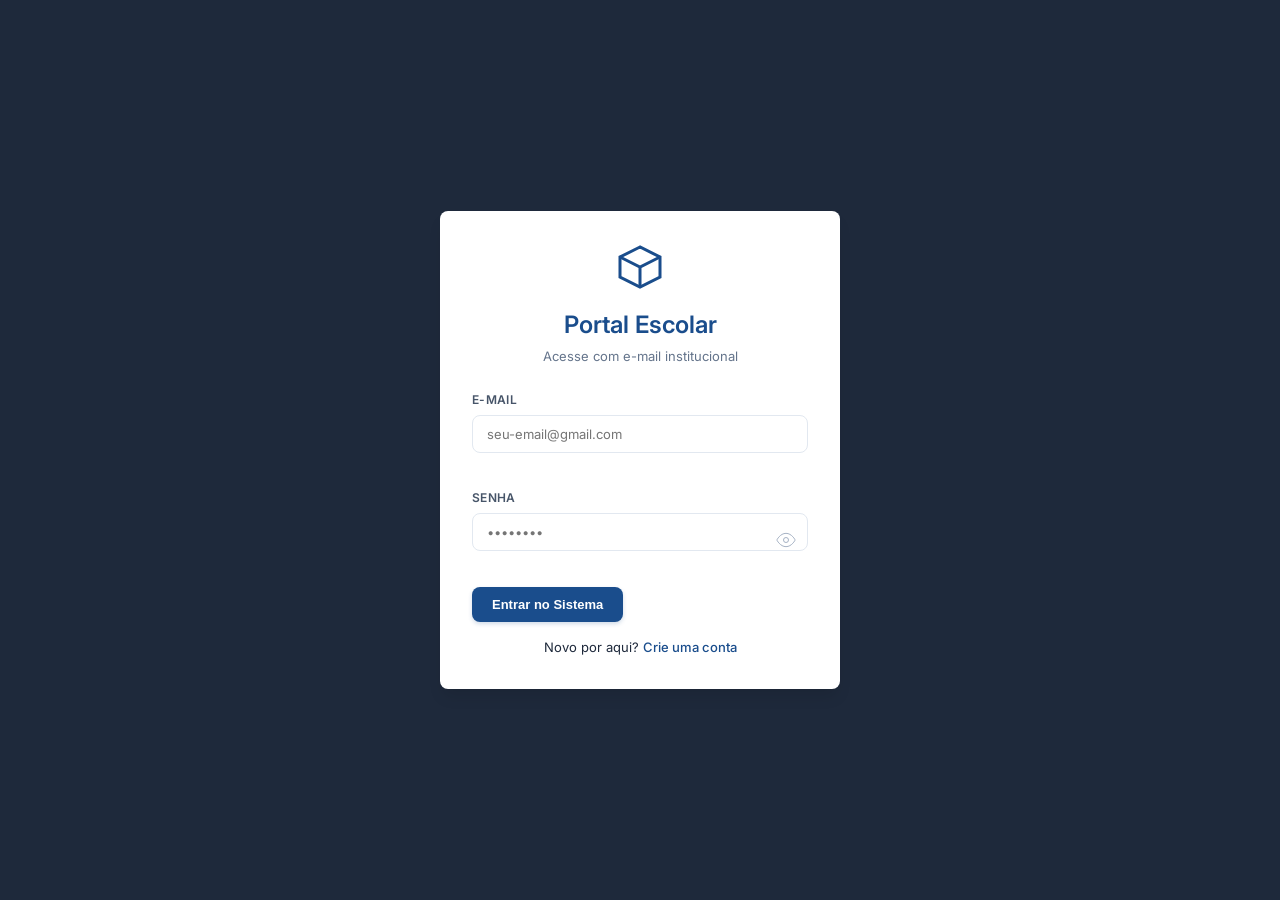
==== public/index.html @ b2982842 "adicionado ao banco de dados firebase" ====
<!DOCTYPE html>
<html lang="pt-br">
<head>
    <meta charset="UTF-8">
    <meta name="viewport" content="width=device-width, initial-scale=1.0, maximum-scale=1.0, user-scalable=yes">
    <title>Portal Gestão Escolar v3.2</title>
    
    <!-- Favicon -->
    <link rel="icon" type="image/png" href="imagens/brasao.png">
    
    <!-- Fonts -->
    <link href="https://fonts.googleapis.com/css2?family=Inter:wght@300;400;500;600;700;800&display=swap" rel="stylesheet">
    
    <!-- Stylesheets -->
    <link rel="stylesheet" href="css/components.css">
    <link rel="stylesheet" href="css/main.css">
    <link rel="stylesheet" href="css/responsive.css">
</head>
<body>
    <!-- Toast Container -->
    <div id="toast-container"></div>

    <!-- Tela de Autenticação -->
    <div id="auth-screen" class="auth-overlay active">
        <div class="auth-box">
            <!-- Login Form -->
            <div id="login-form" class="auth-content">
                <div class="auth-brand">
                    <div class="logo-icon">
                        <svg width="48" height="48" viewBox="0 0 24 24" fill="none" stroke="currentColor" stroke-width="1.5">
                            <path d="M12 2L2 7v10l10 5 10-5V7l-10-5z"/>
                            <path d="M2 7l10 5 10-5M12 22V12"/>
                        </svg>
                    </div>
                    <h1>Portal Escolar</h1>
                    <p>Acesse com e-mail institucional</p>
                </div>
                
                <div class="form-group">
                    <label>E-mail</label>
                    <input type="email" id="login-email" class="auth-input" 
                           placeholder="seu-email@gmail.com" required autocomplete="email">
                </div>
                
                <div class="form-group">
                    <label>Senha</label>
                    <div class="input-group">
                        <input type="password" id="login-pass" class="auth-input" 
                               placeholder="••••••••" required autocomplete="current-password">
                        <span class="password-toggle" onclick="UI.togglePassword('login-pass')">
                            <svg width="20" height="20" viewBox="0 0 24 24" fill="none" stroke="currentColor">
                                <path d="M1 12s4-8 11-8 11 8 11 8-4 8-11 8-11-8-11-8z"/>
                                <circle cx="12" cy="12" r="3"/>
                            </svg>
                        </span>
                    </div>
                </div>
                
                <button class="btn-primary" onclick="Auth.handleLogin()">Entrar no Sistema</button>
                
                <p class="auth-switch">
                    Novo por aqui? 
                    <a href="javascript:void(0)" onclick="UI.toggleAuth('signup')">Crie uma conta</a>
                </p>
            </div>

            <!-- Signup Form -->
            <div id="signup-form" class="auth-content" style="display: none;">
                <div class="auth-brand">
                    <div class="logo-icon">
                        <svg width="48" height="48" viewBox="0 0 24 24" fill="none" stroke="currentColor">
                            <path d="M20 21v-2a4 4 0 0 0-4-4H8a4 4 0 0 0-4 4v2"/>
                            <circle cx="12" cy="7" r="4"/>
                        </svg>
                    </div>
                    <h1>Cadastro</h1>
                    <p>Crie sua conta</p>
                </div>
                
                <div class="form-group">
                    <label>Nome Completo</label>
                    <input type="text" id="reg-nome" class="auth-input" 
                           placeholder="Ex: Prof. Silva" required>
                </div>
                
                <div class="form-group">
                    <label>E-mail (@gmail.com)</label>
                    <input type="email" id="reg-email" class="auth-input" 
                           placeholder="exemplo@gmail.com" required>
                </div>
                
                <div class="form-group">
                    <label>Perfil de Acesso</label>
                    <select id="reg-perfil" class="auth-input" required>
                        <option value="professor">Professor</option>
                        <option value="coordenador">Coordenador</option>
                    </select>
                </div>
                
                <div class="form-group">
                    <label>Senha (mín. 6 caracteres)</label>
                    <div class="input-group">
                        <input type="password" id="reg-pass" class="auth-input" 
                               placeholder="••••••••" required minlength="6" oninput="UI.checkPasswordStrength(this.value)">
                        <span class="password-toggle" onclick="UI.togglePassword('reg-pass')">
                            <svg width="20" height="20" viewBox="0 0 24 24" fill="none" stroke="currentColor">
                                <path d="M1 12s4-8 11-8 11 8 11 8-4 8-11 8-11-8-11-8z"/>
                                <circle cx="12" cy="12" r="3"/>
                            </svg>
                        </span>
                    </div>
                    <div class="password-strength">
                        <div id="strength-bar" class="strength-bar"></div>
                    </div>
                </div>
                
                <button class="btn-primary" onclick="Auth.handleSignup()">Finalizar Cadastro</button>
                
                <p class="auth-switch">
                    Já tem conta? 
                    <a href="javascript:void(0)" onclick="UI.toggleAuth('login')">Fazer Login</a>
                </p>
            </div>
        </div>
    </div>

    <!-- Cabeçalho do Sistema -->
    <header id="sys-header" style="display: none;">
        <div class="header-container">
            <div class="header-left">
                <div class="portal-brand">
                    <span class="portal-title">Portal Escolar</span>
                    <span class="portal-divider">|</span>
                    <span class="school-name-header">EEEP Comendador Miguel Gurgel</span>
                </div>
            </div>
            <div class="header-right">
                <div class="user-info">
                    <span id="user-info">Professor: Nome</span>
                    <button class="btn-logout" onclick="Auth.logout()">Sair</button>
                </div>
            </div>
        </div>
    </header>

    <!-- Conteúdo Principal do App -->
    <div id="app-content" style="display: none;">
        <!-- Main Content - Full Width, No Sidebar -->
        <main class="main-viewport">
            <!-- Menu Principal -->
            <div id="main-menu" class="app-section active">
                <div class="hero-banner">
                    <div class="hero-overlay"></div>
                    <div class="hero-content">
                        <div class="logo-container">
                            <img src="imagens/brasao.png" alt="Brasão da Escola" class="school-logo" onerror="this.style.display='none'">
                            <div class="school-name">EEEP Comendador Miguel Gurgel</div>
                        </div>
                        <h1 class="welcome-title">Bem-vindo, <span id="welcome-user-name">servidor</span>!</h1>
                        <p class="welcome-subtitle">O que você deseja gerenciar hoje?</p>
                    </div>
                </div>

                <div class="quick-access">
                    <h2 class="section-title">Acesso Rápido</h2>
                    <div class="cards-grid">
                        <div class="dashboard-card" onclick="Navigation.showSection('reservas')">
                            <div class="card-icon-wrapper">
                                <svg class="card-icon-svg" width="32" height="32" viewBox="0 0 24 24" fill="none" stroke="currentColor">
                                    <rect x="2" y="3" width="20" height="14" rx="2"/>
                                    <line x1="8" y1="21" x2="16" y2="21"/>
                                    <line x1="12" y1="17" x2="12" y2="21"/>
                                </svg>
                            </div>
                            <h3 class="card-title">Laboratórios</h3>
                            <p class="card-description">Reserve e gerencie os laboratórios de Informática, Hardware e Multimídia</p>
                            <div class="card-footer">
                                <span class="card-link">Acessar →</span>
                            </div>
                        </div>

                        <div class="dashboard-card" onclick="Navigation.showSection('monitoria')">
                            <div class="card-icon-wrapper">
                                <svg class="card-icon-svg" width="32" height="32" viewBox="0 0 24 24" fill="none" stroke="currentColor">
                                    <path d="M9 5H7a2 2 0 00-2 2v12a2 2 0 002 2h10a2 2 0 002-2V7a2 2 0 00-2-2h-2"/>
                                    <rect x="9" y="3" width="6" height="4" rx="2"/>
                                    <path d="M9 12h6M9 16h6"/>
                                </svg>
                            </div>
                            <h3 class="card-title">Monitoria</h3>
                            <p class="card-description">Gerencie a escala de monitores e postos de trabalho</p>
                            <div class="card-footer">
                                <span class="card-link">Acessar →</span>
                            </div>
                        </div>

                        <div class="dashboard-card coordenador-only" onclick="Navigation.showSection('cadastros')">
                            <div class="card-icon-wrapper">
                                <svg class="card-icon-svg" width="32" height="32" viewBox="0 0 24 24" fill="none" stroke="currentColor">
                                    <circle cx="12" cy="12" r="3"/>
                                    <path d="M19.4 15a1.65 1.65 0 0 0 .33 1.82l.06.06a2 2 0 0 1 0 2.83 2 2 0 0 1-2.83 0l-.06-.06a1.65 1.65 0 0 0-1.82-.33 1.65 1.65 0 0 0-1 1.51V21a2 2 0 0 1-2 2 2 2 0 0 1-2-2v-.09A1.65 1.65 0 0 0 9 19.4a1.65 1.65 0 0 0-1.82.33l-.06.06a2 2 0 0 1-2.83 0 2 2 0 0 1 0-2.83l.06-.06a1.65 1.65 0 0 0 .33-1.82 1.65 1.65 0 0 0-1.51-1H3a2 2 0 0 1-2-2 2 2 0 0 1 2-2h.09A1.65 1.65 0 0 0 4.6 9a1.65 1.65 0 0 0-.33-1.82l-.06-.06a2 2 0 0 1 0-2.83 2 2 0 0 1 2.83 0l.06.06a1.65 1.65 0 0 0 1.82.33H9a1.65 1.65 0 0 0 1-1.51V3a2 2 0 0 1 2-2 2 2 0 0 1 2 2v.09a1.65 1.65 0 0 0 1 1.51 1.65 1.65 0 0 0 1.82-.33l.06-.06a2 2 0 0 1 2.83 0 2 2 0 0 1 0 2.83l-.06.06a1.65 1.65 0 0 0-.33 1.82V9a1.65 1.65 0 0 0 1.51 1H21a2 2 0 0 1 2 2 2 2 0 0 1-2 2h-.09a1.65 1.65 0 0 0-1.51 1z"/>
                                </svg>
                            </div>
                            <h3 class="card-title">Configurações</h3>
                            <p class="card-description">Gerencie períodos letivos, relatórios e cadastros</p>
                            <div class="card-footer">
                                <span class="card-link">Acessar →</span>
                            </div>
                        </div>
                    </div>
                </div>

                <div class="quick-info">
                    <div class="info-card">
                        <svg class="info-icon-svg" width="24" height="24" viewBox="0 0 24 24" fill="none" stroke="currentColor">
                            <rect x="3" y="4" width="18" height="18" rx="2"/>
                            <line x1="16" y1="2" x2="16" y2="6"/>
                            <line x1="8" y1="2" x2="8" y2="6"/>
                            <line x1="3" y1="10" x2="21" y2="10"/>
                        </svg>
                        <div class="info-content">
                            <span class="info-label">Data atual</span>
                            <span class="info-value" id="current-date-display"></span>
                        </div>
                    </div>
                    <div class="info-card">
                        <svg class="info-icon-svg" width="24" height="24" viewBox="0 0 24 24" fill="none" stroke="currentColor">
                            <path d="M20 21v-2a4 4 0 0 0-4-4H8a4 4 0 0 0-4 4v2"/>
                            <circle cx="12" cy="7" r="4"/>
                        </svg>
                        <div class="info-content">
                            <span class="info-label">Professores</span>
                            <span class="info-value" id="professores-count">0</span>
                        </div>
                    </div>
                    <div class="info-card">
                        <svg class="info-icon-svg" width="24" height="24" viewBox="0 0 24 24" fill="none" stroke="currentColor">
                            <path d="M22 10v6M2 10l10-5 10 5-10 5z"/>
                            <path d="M6 12v5c3 3 9 3 12 0v-5"/>
                        </svg>
                        <div class="info-content">
                            <span class="info-label">Turmas</span>
                            <span class="info-value" id="turmas-count">0</span>
                        </div>
                    </div>
                </div>

                <div class="motivational-quote">
                    <p>"Educação não transforma o mundo. Educação muda as pessoas. Pessoas transformam o mundo."</p>
                    <span>— Paulo Freire</span>
                </div>
            </div>

            <!-- Seção de Reservas -->
            <div id="sec-reservas" class="app-section">
                <div class="section-header">
                    <button class="back-link" onclick="Navigation.showSection('menu')">
                        ← Voltar ao Menu
                    </button>
                    <h2>Alocação de Laboratórios</h2>
                </div>
                
                <div class="reservas-layout">
                    <div class="reservas-content">
                        <div class="calendar-container large-calendar">
                            <div class="calendar-controls">
                                <div class="select-group">
                                    <label>Mês</label>
                                    <select id="reserva-month"></select>
                                </div>
                                <div class="select-group">
                                    <label>Ano</label>
                                    <select id="reserva-year"></select>
                                </div>
                            </div>
                            
                            <div class="calendar-weekdays">
                                <div>DOM</div><div>SEG</div><div>TER</div>
                                <div>QUA</div><div>QUI</div><div>SEX</div><div>SÁB</div>
                            </div>
                            
                            <div id="calendar-grid" class="calendar-grid"></div>
                            
                            <p class="calendar-hint">
                                Clique direito para gerenciar feriados ou eventos.
                            </p>
                        </div>
                        
                        <div class="table-wrapper">
                            <h3 id="selected-date-label" class="table-date-title">
                                Horários para: --/--/----
                            </h3>
                            
                            <table>
                                <thead>
                                    <tr>
                                        <th>Horário</th>
                                        <th>Professor</th>
                                        <th>Turma</th>
                                        <th>Ação</th>
                                    </tr>
                                </thead>
                                <tbody id="tableBody"></tbody>
                            </table>
                        </div>
                    </div>
                    
                    <div class="lab-sidebar-fixed">
                        <h3 class="lab-sidebar-title">Laboratórios</h3>
                        <div class="lab-buttons">
                            <button class="btn-lab active" onclick="Reservations.changeLab('Lab Informática', this)">
                                <span class="lab-icon">
                                    <svg width="20" height="20" viewBox="0 0 24 24" fill="none" stroke="currentColor">
                                        <rect x="2" y="3" width="20" height="14" rx="2"/>
                                    </svg>
                                </span>
                                <span class="lab-name">Informática</span>
                            </button>
                            <button class="btn-lab" onclick="Reservations.changeLab('Lab Hardware', this)">
                                <span class="lab-icon">
                                    <svg width="20" height="20" viewBox="0 0 24 24" fill="none" stroke="currentColor">
                                        <rect x="2" y="4" width="20" height="16" rx="2"/>
                                        <circle cx="8" cy="10" r="2"/>
                                        <circle cx="16" cy="10" r="2"/>
                                    </svg>
                                </span>
                                <span class="lab-name">Hardware</span>
                            </button>
                            <button class="btn-lab" onclick="Reservations.changeLab('Lab Multimídia', this)">
                                <span class="lab-icon">
                                    <svg width="20" height="20" viewBox="0 0 24 24" fill="none" stroke="currentColor">
                                        <rect x="2" y="4" width="20" height="16" rx="2"/>
                                        <path d="M8 12h8M12 8v8"/>
                                    </svg>
                                </span>
                                <span class="lab-name">Multimídia</span>
                            </button>
                        </div>
                        
                        <div class="lab-info">
                            <h4>LABORATÓRIO ATUAL</h4>
                            <div id="current-lab-display" class="current-lab">
                                <span class="current-lab-icon">
                                    <svg width="20" height="20" viewBox="0 0 24 24" fill="none" stroke="currentColor">
                                        <rect x="2" y="3" width="20" height="14" rx="2"/>
                                    </svg>
                                </span>
                                <span class="current-lab-name">Lab Informática</span>
                            </div>
                        </div>
                    </div>
                </div>
            </div>

            <!-- Seção de Monitoria -->
            <div id="sec-monitoria" class="app-section">
                <div class="section-header">
                    <button class="back-link" onclick="Navigation.showSection('menu')">
                        ← Voltar ao Menu
                    </button>
                    <h2>Escala de Monitoria</h2>
                </div>
                
                <div class="monitoria-layout">
                    <div class="monitoria-content">
                        <div class="calendar-container large-calendar">
                            <div class="calendar-controls">
                                <div class="select-group">
                                    <label>Mês</label>
                                    <select id="monitoria-month"></select>
                                </div>
                                <div class="select-group">
                                    <label>Ano</label>
                                    <select id="monitoria-year"></select>
                                </div>
                            </div>
                            
                            <div class="calendar-weekdays">
                                <div>DOM</div><div>SEG</div><div>TER</div>
                                <div>QUA</div><div>QUI</div><div>SEX</div><div>SÁB</div>
                            </div>
                            
                            <div id="monitoria-grid" class="calendar-grid"></div>
                        </div>
                        
                        <div class="table-wrapper">
                            <h3 id="selected-monitoria-date-label" class="schedule-title">
                                Escala para: --/--/----
                            </h3>
                            
                            <table class="monitoria-table">
                                <thead>
                                    <tr>
                                        <th>Posto</th>
                                        <th>Aluno Monitor</th>
                                        <th>Turma</th>
                                        <th>Ação</th>
                                    </tr>
                                </thead>
                                <tbody id="tableBodyMonitoria"></tbody>
                            </table>
                        </div>
                    </div>
                    
                    <div class="lab-sidebar-fixed">
                        <h3 class="lab-sidebar-title">Monitoria por Área</h3>
                        
                        <div class="lab-buttons" id="monitoria-area-buttons">
                            <button class="btn-lab active" onclick="Reservations.changeMonitoriaArea('Geral', this)">
                                <span class="lab-icon">
                                    <svg width="20" height="20" viewBox="0 0 24 24" fill="none" stroke="currentColor">
                                        <path d="M3 12l2-2m0 0l7-7 7 7M5 10v10a1 1 0 001 1h3m10-11l2 2m-2-2v10a1 1 0 01-1 1h-3m-6 0a1 1 0 001-1v-4a1 1 0 011-1h2a1 1 0 011 1v4a1 1 0 001 1m-6 0h6"/>
                                    </svg>
                                </span>
                                <span class="lab-name">Monitoria Geral</span>
                            </button>
                            <button class="btn-lab" onclick="Reservations.changeMonitoriaArea('Lei', this)">
                                <span class="lab-icon">
                                    <svg width="20" height="20" viewBox="0 0 24 24" fill="none" stroke="currentColor">
                                        <path d="M14 2H6a2 2 0 00-2 2v16a2 2 0 002 2h12a2 2 0 002-2V8l-6-6z"/>
                                        <path d="M14 2v6h6M16 13H8M16 17H8M10 9H8"/>
                                    </svg>
                                </span>
                                <span class="lab-name">Monitor Lei</span>
                            </button>
                            <button class="btn-lab" onclick="Reservations.changeMonitoriaArea('Hardware', this)">
                                <span class="lab-icon">
                                    <svg width="20" height="20" viewBox="0 0 24 24" fill="none" stroke="currentColor">
                                        <rect x="2" y="4" width="20" height="16" rx="2"/>
                                        <circle cx="8" cy="10" r="2"/>
                                        <circle cx="16" cy="10" r="2"/>
                                    </svg>
                                </span>
                                <span class="lab-name">Monitor Hardware</span>
                            </button>
                            <button class="btn-lab" onclick="Reservations.changeMonitoriaArea('Multimídia', this)">
                                <span class="lab-icon">
                                    <svg width="20" height="20" viewBox="0 0 24 24" fill="none" stroke="currentColor">
                                        <rect x="2" y="4" width="20" height="16" rx="2"/>
                                        <path d="M8 12h8M12 8v8"/>
                                    </svg>
                                </span>
                                <span class="lab-name">Monitor Multimeios</span>
                            </button>
                        </div>
                        
                        <div class="lab-info">
                            <h4>ÁREA ATUAL</h4>
                            <div id="current-monitoria-display" class="current-lab">
                                <span class="current-lab-icon">
                                    <svg width="20" height="20" viewBox="0 0 24 24" fill="none" stroke="currentColor">
                                        <path d="M3 12l2-2m0 0l7-7 7 7M5 10v10a1 1 0 001 1h3m10-11l2 2m-2-2v10a1 1 0 01-1 1h-3m-6 0a1 1 0 001-1v-4a1 1 0 011-1h2a1 1 0 011 1v4a1 1 0 001 1m-6 0h6"/>
                                    </svg>
                                </span>
                                <span class="current-lab-name">Monitoria Geral</span>
                            </div>
                        </div>
                    </div>
                </div>
            </div>

            <!-- Seção de Configurações -->
            <div id="sec-cadastros" class="app-section">
                <div class="section-header">
                    <button class="back-link" onclick="Navigation.showSection('menu')">
                        ← Voltar ao Menu
                    </button>
                    <h2>Painel do Coordenador</h2>
                </div>
                
                <!-- Controles de Mês/Ano -->
                <div class="config-card">
                    <div class="card-header">
                        <h3>Controle de Visualização</h3>
                        <span class="card-badge">Geral</span>
                    </div>
                    <div class="periodo-controles">
                        <div class="controle-grupo">
                            <label>Mês</label>
                            <select id="controle-mes" class="controle-select">
                                <option value="0">Janeiro</option><option value="1">Fevereiro</option>
                                <option value="2">Março</option><option value="3">Abril</option>
                                <option value="4">Maio</option><option value="5">Junho</option>
                                <option value="6">Julho</option><option value="7">Agosto</option>
                                <option value="8">Setembro</option><option value="9">Outubro</option>
                                <option value="10">Novembro</option><option value="11">Dezembro</option>
                            </select>
                        </div>
                        <div class="controle-grupo">
                            <label>Ano</label>
                            <select id="controle-ano" class="controle-select"></select>
                        </div>
                        <button class="btn-primary btn-aplicar" onclick="Periodos.aplicarMesAno()">
                            Aplicar
                        </button>
                    </div>
                </div>
                
                <!-- Períodos Letivos -->
                <div class="config-card periodo-card coordenador-only">
                    <div class="card-header">
                        <h3>Períodos Letivos</h3>
                        <span class="card-badge">Gestor</span>
                    </div>
                    <p class="config-description">
                        Defina os períodos do ano que terão aula. Fora desses períodos, os dias ficam automaticamente bloqueados.
                    </p>
                    
                    <div class="periodos-acoes-rapidas">
                        <button class="btn-small" onclick="Periodos.mostrarModalNovoPeriodo()">
                            + Novo Período
                        </button>
                        <button class="btn-small" onclick="Periodos.mostrarModalSemestre()">
                            Adicionar Semestre
                        </button>
                        <button class="btn-small" onclick="Periodos.mostrarModalMesCompleto()">
                            Mês Inteiro
                        </button>
                    </div>
                    
                    <div id="periodos-container" class="periodos-grid"></div>
                </div>
                
                <!-- Relatórios -->
                <div class="config-card relatorio-card coordenador-only">
                    <div class="card-header">
                        <h3>Relatórios</h3>
                        <span class="card-badge">Gestor</span>
                    </div>
                    <p class="config-description">
                        Gere relatórios detalhados de uso dos laboratórios e monitores.
                    </p>
                    
                    <div class="relatorio-opcoes">
                        <div class="relatorio-item" onclick="Relatorios.gerarRelatorio('laboratorios')">
                            <svg class="relatorio-icon-svg" width="24" height="24" viewBox="0 0 24 24" fill="none" stroke="currentColor">
                                <rect x="2" y="3" width="20" height="14" rx="2"/>
                            </svg>
                            <span>Uso dos Laboratórios</span>
                        </div>
                        <div class="relatorio-item" onclick="Relatorios.gerarRelatorio('monitores')">
                            <svg class="relatorio-icon-svg" width="24" height="24" viewBox="0 0 24 24" fill="none" stroke="currentColor">
                                <path d="M17 21v-2a4 4 0 0 0-4-4H5a4 4 0 0 0-4 4v2"/>
                                <circle cx="9" cy="7" r="4"/>
                                <path d="M23 21v-2a4 4 0 0 0-3-3.87"/>
                                <path d="M16 3.13a4 4 0 0 1 0 7.75"/>
                            </svg>
                            <span>Escala de Monitores</span>
                        </div>
                        <div class="relatorio-item" onclick="Relatorios.gerarRelatorio('professores')">
                            <svg class="relatorio-icon-svg" width="24" height="24" viewBox="0 0 24 24" fill="none" stroke="currentColor">
                                <path d="M20 21v-2a4 4 0 0 0-4-4H8a4 4 0 0 0-4 4v2"/>
                                <circle cx="12" cy="7" r="4"/>
                            </svg>
                            <span>Frequência de Professores</span>
                        </div>
                        <div class="relatorio-item" onclick="Relatorios.gerarRelatorio('geral')">
                            <svg class="relatorio-icon-svg" width="24" height="24" viewBox="0 0 24 24" fill="none" stroke="currentColor">
                                <path d="M21 12v-2a5 5 0 0 0-5-5H8a5 5 0 0 0-5 5v2"/>
                                <circle cx="12" cy="16" r="5"/>
                                <path d="M12 11v5"/>
                            </svg>
                            <span>Relatório Geral</span>
                        </div>
                    </div>
                    
                    <div class="relatorio-actions">
                        <button class="btn-primary" onclick="Relatorios.mostrarMenuRelatorios()">
                            Gerar Relatórios Avançados
                        </button>
                        <button class="btn-secondary" onclick="exportarDados()">
                            Exportar Backup
                        </button>
                    </div>
                </div>
                
                <!-- Cards de Cadastro -->
                <div class="config-grid">
                    <div class="config-card">
                        <h3>Professores</h3>
                        <div class="input-action">
                            <input type="text" id="new-professor" placeholder="Nome do professor">
                            <button class="btn-add" onclick="Database.cadastrarProfessor('new-professor')">+</button>
                        </div>
                        <ul id="list-professores" class="data-list"></ul>
                    </div>
                    
                    <div class="config-card">
                        <h3>Turmas</h3>
                        <div class="input-action">
                            <input type="text" id="new-turma-simples" placeholder="Ex: 3º Ano A">
                            <button class="btn-add" onclick="Turmas.cadastrarTurma()">+</button>
                        </div>
                        <ul id="list-turmas-simples" class="data-list"></ul>
                    </div>
                    
                    <div class="config-card monitores-card">
                        <h3>Monitores por Turma</h3>
                        <p class="config-description">
                            Cadastre os monitores vinculados a cada turma.
                        </p>
                        <div id="monitores-container" class="monitores-container"></div>
                    </div>
                </div>
            </div>
        </main>
    </div>

    <!-- Menu Custom (Clique Direito) -->
    <div id="custom-menu" class="custom-context-menu">
        <div onclick="Calendar.applyStatus('feriado')">Feriado</div>
        <div onclick="Calendar.applyStatus('evento')">Evento</div>
        <div onclick="Calendar.applyStatus('letivo')">Dia Letivo</div>
    </div>

    <!-- Scripts -->
    <script src="js/modules/database.js"></script>
    <script src="js/modules/auth.js"></script>
    <script src="js/modules/turmas.js"></script>
    <script src="js/modules/periodos.js"></script>
    <script src="js/modules/relatorios.js"></script>
    <script src="js/modules/calendar.js"></script>
    <script src="js/modules/reservations.js"></script>
    <script src="js/modules/navigation.js"></script>
    <script src="js/modules/ui.js"></script>
    <script src="js/modules/config.js"></script>
    <script src="js/app.js"></script>
</body>
</html>
---- public/css/components.css ----
/* ============================================
   COMPONENTS.CSS - Componentes sem ícones
   ============================================ */

/* ===== TELA DE AUTENTICAÇÃO ===== */
.auth-overlay {
    position: fixed;
    inset: 0;
    background: var(--gray-800);
    display: none;
    align-items: center;
    justify-content: center;
    z-index: 2000;
}

.auth-overlay.active {
    display: flex;
}

.auth-box {
    background: var(--white);
    border-radius: var(--border-radius);
    padding: 2rem;
    width: 100%;
    max-width: 400px;
    margin: 1rem;
    box-shadow: var(--shadow-lg);
}

.auth-brand {
    text-align: center;
    margin-bottom: 1.5rem;
}

.auth-brand h1 {
    font-size: 1.5rem;
    font-weight: 600;
    color: var(--primary);
    margin-bottom: 0.25rem;
}

.auth-brand p {
    font-size: 0.8125rem;
    color: var(--gray-600);
}

.auth-input {
    margin-bottom: 1rem;
}

.password-toggle {
    position: absolute;
    right: 0.75rem;
    top: 50%;
    transform: translateY(-50%);
    cursor: pointer;
    font-size: 1rem;
}

.input-group {
    position: relative;
}

.password-strength {
    margin-top: 0.25rem;
}

.strength-bar {
    height: 3px;
    background: var(--gray-300);
    border-radius: 2px;
}

.strength-weak {
    background: var(--danger);
    width: 33%;
}

.strength-medium {
    background: var(--warning);
    width: 66%;
}

.strength-strong {
    background: var(--accent);
    width: 100%;
}

.auth-switch {
    text-align: center;
    margin-top: 1rem;
    font-size: 0.8125rem;
}

.auth-switch a {
    color: var(--primary);
    text-decoration: none;
    font-weight: 500;
}

.auth-switch a:hover {
    text-decoration: underline;
}

/* ===== MODAL DE CONFIRMAÇÃO ===== */
.confirm-modal-overlay {
    position: fixed;
    inset: 0;
    background: rgba(0,0,0,0.5);
    display: flex;
    align-items: center;
    justify-content: center;
    z-index: 2000;
}

.confirm-modal {
    background: var(--white);
    border-radius: var(--border-radius);
    padding: 1.5rem;
    max-width: 400px;
    width: 90%;
    text-align: center;
}

.confirm-modal-title {
    font-size: 1.125rem;
    font-weight: 600;
    margin-bottom: 0.75rem;
}

.confirm-modal-message {
    font-size: 0.875rem;
    color: var(--gray-700);
    margin-bottom: 1.5rem;
}

.confirm-modal-actions {
    display: flex;
    gap: 0.75rem;
    justify-content: center;
}

.confirm-modal-btn {
    padding: 0.5rem 1rem;
    border-radius: var(--border-radius);
    border: none;
    cursor: pointer;
    font-weight: 500;
}

.confirm-modal-btn-cancel {
    background: var(--gray-200);
    color: var(--gray-800);
}

.confirm-modal-btn-confirm {
    background: var(--primary);
    color: var(--white);
}

/* ===== EMPTY STATE ===== */
.empty-state {
    text-align: center;
    padding: 2rem;
    color: var(--gray-500);
}

.empty-state p {
    margin-bottom: 0.25rem;
}

.empty-hint {
    font-size: 0.75rem;
}

/* ===== POSTOS DE MONITORIA ===== */
.postos-info {
    padding: 0.5rem 0;
}

.postos-lista {
    list-style: none;
    padding: 0;
}

.postos-lista li {
    padding: 0.375rem 0;
    border-bottom: 1px solid var(--gray-200);
    font-size: 0.8125rem;
}
---- public/css/main.css ----
/* ============================================
   MAIN.CSS - Tema Institucional Azul e Branco
   Design Profissional e Elegante
   SEM SIDEBAR - Layout Centralizado
   ============================================ */

* {
    margin: 0;
    padding: 0;
    box-sizing: border-box;
}

:root {
    --primary: #1a4d8c;
    --primary-dark: #0e3a6b;
    --primary-light: #2563eb;
    --secondary: #2c3e50;
    --accent: #3b82f6;
    --danger: #dc2626;
    --warning: #d97706;
    --success: #16a34a;
    --gray-100: #f8f9fc;
    --gray-200: #eef2f7;
    --gray-300: #e2e8f0;
    --gray-400: #cbd5e1;
    --gray-500: #94a3b8;
    --gray-600: #64748b;
    --gray-700: #475569;
    --gray-800: #1e293b;
    --gray-900: #0f172a;
    --white: #ffffff;
    --black: #0f172a;
    
    --header-height: 65px;
    --border-radius: 8px;
    --border-radius-lg: 12px;
    --border-radius-xl: 16px;
    --shadow-sm: 0 1px 2px rgba(0,0,0,0.05);
    --shadow-md: 0 4px 6px -1px rgba(0,0,0,0.1);
    --shadow-lg: 0 10px 15px -3px rgba(0,0,0,0.1);
    --shadow-xl: 0 20px 25px -5px rgba(0,0,0,0.1);
    --font-sans: 'Inter', -apple-system, BlinkMacSystemFont, 'Segoe UI', Roboto, Helvetica, Arial, sans-serif;
}

body {
    font-family: var(--font-sans);
    background: var(--gray-100);
    color: var(--gray-800);
    line-height: 1.5;
    font-size: 0.875rem;
    -webkit-font-smoothing: antialiased;
    -moz-osx-font-smoothing: grayscale;
}

/* ===== LAYOUT PRINCIPAL (SEM SIDEBAR) ===== */
#app-content {
    display: flex;
    flex-direction: column;
    min-height: 100vh;
}

/* ===== CONTEÚDO PRINCIPAL - FULL WIDTH ===== */
.main-viewport {
    flex: 1;
    padding: 1.5rem;
    width: 100%;
    max-width: 1400px;
    margin: 0 auto;
    min-height: 100vh;
}

/* ===== CABEÇALHO SUPERIOR ===== */
#sys-header {
    background: var(--white);
    padding: 0 2rem;
    display: flex;
    align-items: center;
    justify-content: center;
    border-bottom: 1px solid var(--gray-200);
    width: 100%;
    position: sticky;
    top: 0;
    z-index: 90;
    box-shadow: var(--shadow-sm);
    height: var(--header-height);
}

.header-container {
    width: 100%;
    max-width: 1400px;
    display: flex;
    align-items: center;
    justify-content: space-between;
    margin: 0 auto;
}

.header-left {
    display: flex;
    align-items: center;
}

.portal-brand {
    display: flex;
    align-items: center;
    gap: 0.75rem;
    font-size: 1rem;
}

.portal-title {
    font-weight: 700;
    color: var(--primary);
    font-size: 1.25rem;
    letter-spacing: -0.3px;
}

.portal-divider {
    color: var(--gray-400);
    font-weight: 300;
}

.school-name-header {
    font-weight: 500;
    color: var(--gray-700);
    font-size: 0.9375rem;
}

.header-right {
    display: flex;
    align-items: center;
}

.user-info {
    display: flex;
    align-items: center;
    gap: 1.25rem;
}

.user-info span {
    font-size: 0.875rem;
    color: var(--gray-700);
    font-weight: 500;
}

.btn-logout {
    background: var(--gray-200);
    border: none;
    padding: 0.5rem 1.25rem;
    border-radius: var(--border-radius);
    font-size: 0.8125rem;
    font-weight: 600;
    cursor: pointer;
    transition: all 0.15s ease;
    color: var(--gray-700);
}

.btn-logout:hover {
    background: var(--danger);
    color: var(--white);
}

/* ===== SEÇÕES ===== */
.app-section {
    display: none;
}

.app-section.active {
    display: block;
    animation: fadeIn 0.25s ease;
}

@keyframes fadeIn {
    from { opacity: 0; transform: translateY(4px); }
    to { opacity: 1; transform: translateY(0); }
}

.section-header {
    margin-bottom: 2rem;
    display: flex;
    align-items: center;
    justify-content: space-between;
    flex-wrap: wrap;
    gap: 1rem;
    padding-bottom: 0.5rem;
    border-bottom: 1px solid var(--gray-200);
}

.section-header h2 {
    font-size: 1.5rem;
    font-weight: 600;
    color: var(--gray-800);
    letter-spacing: -0.3px;
}

/* ============================================
   MENU INICIAL - TEMA AZUL INSTITUCIONAL
   ============================================ */

/* Hero Banner - Azul */
.hero-banner {
    background: linear-gradient(135deg, var(--primary) 0%, var(--primary-dark) 100%);
    border-radius: var(--border-radius-xl);
    padding: 2.5rem 2rem;
    margin-bottom: 2.5rem;
    position: relative;
    overflow: hidden;
    box-shadow: var(--shadow-lg);
}

.hero-banner::before {
    content: '';
    position: absolute;
    top: 0;
    left: 0;
    right: 0;
    bottom: 0;
    background: url('data:image/svg+xml;utf8,<svg xmlns="http://www.w3.org/2000/svg" viewBox="0 0 100 100" preserveAspectRatio="none"><path d="M0 0 L100 100 M100 0 L0 100" stroke="rgba(255,255,255,0.03)" stroke-width="1"/></svg>');
    pointer-events: none;
}

.hero-content {
    position: relative;
    z-index: 2;
    text-align: center;
    color: white;
}

.logo-container {
    display: flex;
    flex-direction: column;
    align-items: center;
    margin-bottom: 1rem;
}

.school-logo {
    max-width: 100px;
    max-height: 100px;
    margin-bottom: 0.75rem;
    filter: drop-shadow(0 4px 8px rgba(0, 0, 0, 0.15));
}

.school-name {
    font-size: 1.3rem;
    font-weight: 600;
    letter-spacing: 0.5px;
    background: rgba(255, 255, 255, 0.12);
    padding: 0.4rem 1.2rem;
    border-radius: 50px;
    backdrop-filter: blur(4px);
    border: 1px solid rgba(255, 255, 255, 0.2);
}

.welcome-title {
    font-size: 2rem;
    font-weight: 700;
    margin: 0.75rem 0 0.5rem;
    letter-spacing: -0.3px;
}

.welcome-title span {
    color: #93c5fd;
    border-bottom: 2px solid #93c5fd;
    display: inline-block;
    padding-bottom: 2px;
}

.welcome-subtitle {
    font-size: 1rem;
    opacity: 0.9;
    font-weight: 400;
}

/* Seção de Acesso Rápido */
.quick-access {
    margin-bottom: 2.5rem;
}

.section-title {
    font-size: 1.6rem;
    font-weight: 700;
    color: var(--gray-800);
    text-align: center;
    margin-bottom: 2rem;
    position: relative;
    padding-bottom: 0.75rem;
}

.section-title::after {
    content: '';
    position: absolute;
    bottom: 0;
    left: 50%;
    transform: translateX(-50%);
    width: 70px;
    height: 3px;
    background: var(--primary);
    border-radius: 2px;
}

/* Cards do Menu */
.cards-grid {
    display: grid;
    grid-template-columns: repeat(auto-fit, minmax(300px, 1fr));
    gap: 2rem;
    padding: 0.5rem;
    max-width: 1100px;
    margin: 0 auto;
}

.dashboard-card {
    background: var(--white);
    border-radius: var(--border-radius-xl);
    padding: 2rem 1.8rem;
    cursor: pointer;
    transition: all 0.25s ease;
    border: 1px solid var(--gray-200);
    box-shadow: var(--shadow-md);
    text-align: center;
}

.dashboard-card:hover {
    transform: translateY(-6px);
    border-color: var(--primary);
    box-shadow: 0 12px 24px rgba(26, 77, 140, 0.12);
}

.card-icon-wrapper {
    width: 70px;
    height: 70px;
    background: #eff6ff;
    border-radius: 18px;
    display: flex;
    align-items: center;
    justify-content: center;
    margin: 0 auto 1.2rem;
    transition: all 0.25s ease;
}

.dashboard-card:hover .card-icon-wrapper {
    background: var(--primary);
}

.card-icon-svg {
    width: 36px;
    height: 36px;
    stroke: var(--primary);
    transition: all 0.25s ease;
}

.dashboard-card:hover .card-icon-svg {
    stroke: var(--white);
}

.card-title {
    font-size: 1.3rem;
    font-weight: 700;
    color: var(--gray-800);
    margin-bottom: 0.5rem;
}

.card-description {
    font-size: 0.875rem;
    color: var(--gray-600);
    line-height: 1.5;
    margin-bottom: 1.2rem;
}

.card-footer {
    border-top: 1px solid var(--gray-200);
    padding-top: 1rem;
}

.card-link {
    color: var(--primary);
    font-weight: 600;
    font-size: 0.875rem;
    transition: all 0.2s ease;
}

.dashboard-card:hover .card-link {
    letter-spacing: 0.5px;
}

/* Informações Rápidas */
.quick-info {
    display: grid;
    grid-template-columns: repeat(auto-fit, minmax(220px, 1fr));
    gap: 1.25rem;
    max-width: 750px;
    margin: 2.5rem auto;
}

.info-card {
    background: var(--white);
    border-radius: var(--border-radius-lg);
    padding: 1.25rem 1.5rem;
    display: flex;
    align-items: center;
    gap: 1rem;
    border: 1px solid var(--gray-200);
    box-shadow: var(--shadow-sm);
    transition: all 0.2s ease;
}

.info-card:hover {
    transform: translateY(-3px);
    border-color: var(--primary);
    box-shadow: 0 8px 20px rgba(26, 77, 140, 0.1);
}

.info-icon-svg {
    width: 28px;
    height: 28px;
    stroke: var(--primary);
    background: #eff6ff;
    padding: 8px;
    border-radius: 12px;
    box-sizing: content-box;
}

.info-card:hover .info-icon-svg {
    background: var(--primary);
    stroke: var(--white);
}

.info-content {
    display: flex;
    flex-direction: column;
}

.info-label {
    font-size: 0.7rem;
    color: var(--gray-500);
    text-transform: uppercase;
    letter-spacing: 0.5px;
    font-weight: 600;
}

.info-value {
    font-size: 1.5rem;
    font-weight: 700;
    color: var(--gray-800);
}

/* Frase Motivacional */
.motivational-quote {
    max-width: 650px;
    margin: 2.5rem auto 0;
    text-align: center;
    padding: 1.8rem;
    background: var(--white);
    border-radius: var(--border-radius-xl);
    border: 1px solid var(--gray-200);
    box-shadow: var(--shadow-md);
    position: relative;
}

.motivational-quote::before {
    content: '"';
    position: absolute;
    top: 0.5rem;
    left: 1.5rem;
    font-size: 4rem;
    color: var(--primary);
    opacity: 0.1;
    font-family: Georgia, serif;
}

.motivational-quote::after {
    content: '"';
    position: absolute;
    bottom: -0.5rem;
    right: 1.5rem;
    font-size: 4rem;
    color: var(--primary);
    opacity: 0.1;
    font-family: Georgia, serif;
    transform: rotate(180deg);
}

.motivational-quote p {
    font-size: 1rem;
    font-style: italic;
    color: var(--gray-700);
    line-height: 1.6;
    margin-bottom: 0.5rem;
}

.motivational-quote span {
    font-size: 0.85rem;
    color: var(--primary);
    font-weight: 600;
    letter-spacing: 0.5px;
}

/* ============================================
   FIM DO MENU INICIAL
   ============================================ */

/* ===== CARDS E CONFIGURAÇÕES ===== */
.config-card {
    background: var(--white);
    border: 1px solid var(--gray-200);
    border-radius: var(--border-radius-lg);
    padding: 1.5rem;
    margin-bottom: 1.5rem;
    box-shadow: var(--shadow-sm);
    transition: box-shadow 0.3s ease;
}

.config-card:hover {
    box-shadow: var(--shadow-md);
}

.config-card h3 {
    font-size: 1.125rem;
    font-weight: 600;
    color: var(--gray-800);
    margin-bottom: 0.75rem;
}

.card-header {
    display: flex;
    justify-content: space-between;
    align-items: center;
    margin-bottom: 1rem;
    flex-wrap: wrap;
}

.card-badge {
    background: var(--gray-200);
    padding: 0.25rem 0.75rem;
    border-radius: 20px;
    font-size: 0.7rem;
    font-weight: 600;
    color: var(--gray-600);
    text-transform: uppercase;
    letter-spacing: 0.3px;
}

.config-description {
    font-size: 0.8125rem;
    color: var(--gray-600);
    margin-bottom: 1rem;
    line-height: 1.5;
}

/* ===== GRID DE CONFIGURAÇÕES ===== */
.config-grid {
    display: grid;
    grid-template-columns: repeat(auto-fit, minmax(320px, 1fr));
    gap: 1.5rem;
    margin-top: 1rem;
}

/* ===== BOTÕES ===== */
.btn-primary {
    background: var(--primary);
    color: var(--white);
    border: none;
    padding: 0.625rem 1.25rem;
    border-radius: var(--border-radius);
    font-weight: 600;
    font-size: 0.8125rem;
    cursor: pointer;
    transition: all 0.15s ease;
    box-shadow: 0 2px 4px rgba(26, 77, 140, 0.2);
}

.btn-primary:hover {
    background: var(--primary-dark);
    transform: translateY(-1px);
    box-shadow: 0 4px 8px rgba(26, 77, 140, 0.3);
}

.btn-secondary {
    background: var(--white);
    color: var(--gray-700);
    border: 1px solid var(--gray-300);
    padding: 0.625rem 1.25rem;
    border-radius: var(--border-radius);
    font-weight: 500;
    font-size: 0.8125rem;
    cursor: pointer;
    transition: all 0.15s ease;
}

.btn-secondary:hover {
    background: var(--gray-100);
    border-color: var(--gray-400);
}

.btn-small {
    background: var(--white);
    border: 1px solid var(--gray-300);
    padding: 0.375rem 0.75rem;
    border-radius: var(--border-radius);
    font-size: 0.75rem;
    font-weight: 500;
    cursor: pointer;
    transition: all 0.15s ease;
    color: var(--gray-700);
}

.btn-small:hover {
    background: var(--gray-100);
    border-color: var(--gray-400);
}

.btn-save {
    background: var(--success);
    color: var(--white);
    border: none;
    padding: 0.375rem 0.75rem;
    border-radius: var(--border-radius);
    font-size: 0.75rem;
    font-weight: 600;
    cursor: pointer;
    transition: all 0.15s ease;
}

.btn-save:hover {
    background: #15803d;
}

.back-link {
    background: transparent;
    border: none;
    color: var(--primary);
    font-size: 0.875rem;
    cursor: pointer;
    padding: 0.25rem 0;
    font-weight: 500;
    display: inline-flex;
    align-items: center;
    gap: 0.25rem;
}

.back-link:hover {
    text-decoration: underline;
}

.btn-add {
    background: var(--primary);
    color: var(--white);
    border: none;
    padding: 0.5rem 1rem;
    border-radius: var(--border-radius);
    font-weight: 600;
    cursor: pointer;
    transition: all 0.15s ease;
}

.btn-add:hover {
    background: var(--primary-dark);
}

/* ===== FORMULÁRIOS ===== */
input, select, textarea {
    width: 100%;
    padding: 0.625rem 0.875rem;
    border: 1.5px solid var(--gray-300);
    border-radius: var(--border-radius);
    font-size: 0.8125rem;
    font-family: inherit;
    transition: all 0.15s ease;
    background: var(--white);
}

input:focus, select:focus, textarea:focus {
    outline: none;
    border-color: var(--primary);
    box-shadow: 0 0 0 3px rgba(26, 77, 140, 0.1);
}

label {
    display: block;
    margin-bottom: 0.375rem;
    font-size: 0.75rem;
    font-weight: 600;
    color: var(--gray-700);
    text-transform: uppercase;
    letter-spacing: 0.3px;
}

.input-action {
    display: flex;
    gap: 0.5rem;
    margin-bottom: 1rem;
}

.input-action input {
    flex: 1;
}

.input-group {
    position: relative;
}

/* ===== LISTAS ===== */
.data-list {
    list-style: none;
    max-height: 250px;
    overflow-y: auto;
}

.data-list li {
    display: flex;
    justify-content: space-between;
    align-items: center;
    padding: 0.625rem 0;
    border-bottom: 1px solid var(--gray-200);
}

.data-list li:last-child {
    border-bottom: none;
}

.list-item {
    display: flex;
    justify-content: space-between;
    align-items: center;
}

.item-nome {
    font-weight: 500;
    color: var(--gray-800);
}

.btn-delete {
    background: transparent;
    border: none;
    color: var(--gray-500);
    font-size: 1.25rem;
    cursor: pointer;
    padding: 0 0.25rem;
    transition: color 0.15s ease;
    width: 28px;
    height: 28px;
    display: flex;
    align-items: center;
    justify-content: center;
    border-radius: var(--border-radius);
}

.btn-delete:hover {
    color: var(--danger);
    background: #fef2f2;
}

.delete-icon {
    font-size: 1.5rem;
    line-height: 1;
}

.empty-message {
    color: var(--gray-500);
    text-align: center;
    padding: 1rem;
    font-style: italic;
}

/* ===== PERÍODOS LETIVOS ===== */
.periodo-controles {
    display: flex;
    gap: 1rem;
    align-items: flex-end;
    flex-wrap: wrap;
}

.controle-grupo {
    flex: 1;
    min-width: 120px;
}

.controle-select {
    width: 100%;
}

.btn-aplicar {
    height: fit-content;
}

.periodos-acoes-rapidas {
    display: flex;
    gap: 0.5rem;
    flex-wrap: wrap;
    margin-bottom: 1rem;
}

.periodos-grid {
    max-height: 400px;
    overflow-y: auto;
}

.periodo-card {
    background: var(--gray-100);
    border: 1px solid var(--gray-300);
    border-radius: var(--border-radius);
    padding: 0.875rem;
    margin-bottom: 0.75rem;
    transition: all 0.15s ease;
}

.periodo-card.ativo {
    border-left: 4px solid var(--success);
    background: var(--white);
}

.periodo-card.inativo {
    opacity: 0.7;
}

.periodo-header {
    display: flex;
    justify-content: space-between;
    align-items: flex-start;
    margin-bottom: 0.5rem;
    flex-wrap: wrap;
}

.periodo-titulo {
    display: flex;
    align-items: center;
    gap: 0.5rem;
    flex-wrap: wrap;
}

.periodo-titulo h4 {
    font-size: 0.875rem;
    font-weight: 600;
    margin: 0;
    color: var(--gray-800);
}

.periodo-tipo-badge {
    font-size: 0.65rem;
    background: var(--primary);
    color: var(--white);
    padding: 0.125rem 0.5rem;
    border-radius: 20px;
    font-weight: 500;
}

.periodo-status {
    font-size: 0.7rem;
    background: var(--gray-200);
    padding: 0.125rem 0.5rem;
    border-radius: 20px;
    font-weight: 600;
    color: var(--gray-700);
}

.periodo-datas {
    font-size: 0.75rem;
    color: var(--gray-600);
    margin-bottom: 0.5rem;
}

.periodo-dias {
    font-size: 0.75rem;
    margin-bottom: 0.5rem;
}

.periodo-dias-label {
    color: var(--gray-600);
}

.periodo-dias-valor {
    font-weight: 500;
    color: var(--gray-800);
}

.periodo-obs {
    margin-bottom: 0.75rem;
    color: var(--gray-600);
}

.periodo-acoes {
    display: flex;
    gap: 0.5rem;
    justify-content: flex-end;
    margin-top: 0.5rem;
}

.btn-desativar {
    color: var(--danger);
    border-color: #fecaca;
}

.btn-desativar:hover {
    background: #fef2f2;
}

.btn-ativar {
    color: var(--success);
    border-color: #bbf7d0;
}

.btn-ativar:hover {
    background: #f0fdf4;
}

.btn-duplicar {
    color: var(--primary);
}

.btn-excluir {
    color: var(--danger);
}

/* ===== RELATÓRIOS ===== */
.relatorio-opcoes {
    display: grid;
    grid-template-columns: repeat(2, 1fr);
    gap: 0.75rem;
    margin-bottom: 1rem;
}

.relatorio-item {
    background: var(--gray-100);
    border: 1.5px solid var(--gray-300);
    border-radius: var(--border-radius);
    padding: 1rem 0.75rem;
    cursor: pointer;
    text-align: center;
    transition: all 0.15s ease;
    display: flex;
    flex-direction: column;
    align-items: center;
    gap: 0.5rem;
}

.relatorio-item:hover {
    background: var(--white);
    border-color: var(--primary);
    box-shadow: var(--shadow-sm);
}

.relatorio-icon-svg {
    width: 28px;
    height: 28px;
    stroke: var(--primary);
}

.relatorio-item span {
    font-size: 0.75rem;
    font-weight: 500;
    color: var(--gray-700);
}

.relatorio-actions {
    display: flex;
    gap: 0.75rem;
    flex-wrap: wrap;
}

/* ===== MONITORES POR TURMA ===== */
.monitores-container {
    display: flex;
    flex-direction: column;
    gap: 1rem;
    max-height: 400px;
    overflow-y: auto;
}

.turma-monitores-card {
    border: 1px solid var(--gray-200);
    border-radius: var(--border-radius);
    padding: 0.875rem;
    background: var(--gray-100);
}

.turma-header {
    display: flex;
    justify-content: space-between;
    align-items: center;
    margin-bottom: 0.75rem;
}

.turma-header h4 {
    font-size: 0.875rem;
    font-weight: 600;
    margin: 0;
    color: var(--gray-800);
}

.monitores-count {
    font-size: 0.7rem;
    background: var(--primary);
    color: var(--white);
    padding: 0.125rem 0.5rem;
    border-radius: 20px;
    font-weight: 500;
}

.monitores-list {
    margin-bottom: 0.75rem;
}

.monitor-item {
    display: flex;
    justify-content: space-between;
    align-items: center;
    padding: 0.375rem 0;
    border-bottom: 1px solid var(--gray-200);
}

.monitor-item:last-child {
    border-bottom: none;
}

.monitor-nome {
    font-size: 0.8125rem;
    color: var(--gray-700);
}

.empty-monitores {
    color: var(--gray-500);
    font-size: 0.75rem;
    text-align: center;
    padding: 0.5rem;
}

.btn-delete-small {
    background: transparent;
    border: none;
    color: var(--gray-500);
    font-size: 1.25rem;
    cursor: pointer;
    padding: 0;
    width: 24px;
    height: 24px;
    display: flex;
    align-items: center;
    justify-content: center;
    border-radius: var(--border-radius);
    transition: all 0.15s ease;
}

.btn-delete-small:hover {
    color: var(--danger);
    background: #fef2f2;
}

.add-monitor-form {
    display: flex;
    gap: 0.5rem;
    margin-top: 0.75rem;
}

.monitor-input {
    flex: 1;
}

.btn-add-monitor {
    background: var(--primary);
    color: var(--white);
    border: none;
    padding: 0.375rem 0.75rem;
    border-radius: var(--border-radius);
    cursor: pointer;
    font-size: 0.75rem;
    font-weight: 500;
    white-space: nowrap;
}

.btn-add-monitor:hover {
    background: var(--primary-dark);
}

/* ===== BARRA LATERAL FIXA (LABS/MONITORIA) ===== */
.lab-sidebar-fixed {
    width: 260px;
    background: var(--white);
    border: 1px solid var(--gray-200);
    border-radius: var(--border-radius-lg);
    padding: 1rem;
    position: sticky;
    top: calc(var(--header-height) + 1.5rem);
    height: fit-content;
    box-shadow: var(--shadow-sm);
}

.lab-sidebar-title {
    font-size: 1rem;
    font-weight: 600;
    margin-bottom: 1rem;
    padding-bottom: 0.5rem;
    border-bottom: 2px solid var(--primary);
    color: var(--gray-800);
}

.lab-buttons {
    display: flex;
    flex-direction: column;
    gap: 0.5rem;
    margin-bottom: 1rem;
}

.btn-lab {
    background: transparent;
    border: 1.5px solid var(--gray-300);
    border-radius: var(--border-radius);
    padding: 0.75rem 1rem;
    text-align: left;
    cursor: pointer;
    transition: all 0.15s ease;
    font-size: 0.8125rem;
    display: flex;
    align-items: center;
    gap: 0.75rem;
    color: var(--gray-700);
    font-weight: 500;
}

.btn-lab .lab-icon {
    display: flex;
    align-items: center;
    justify-content: center;
    width: 24px;
    height: 24px;
}

.btn-lab .lab-icon svg {
    width: 20px;
    height: 20px;
    stroke: currentColor;
}

.btn-lab:hover {
    background: var(--gray-100);
    border-color: var(--gray-400);
}

.btn-lab.active {
    background: var(--primary);
    border-color: var(--primary);
    color: var(--white);
}

.btn-lab.active .lab-icon svg {
    stroke: var(--white);
}

.lab-info h4 {
    font-size: 0.7rem;
    font-weight: 600;
    color: var(--gray-500);
    text-transform: uppercase;
    letter-spacing: 0.5px;
    margin-bottom: 0.5rem;
}

.current-lab {
    background: var(--gray-100);
    padding: 0.75rem 1rem;
    border-radius: var(--border-radius);
    font-size: 0.875rem;
    font-weight: 600;
    display: flex;
    align-items: center;
    gap: 0.75rem;
    color: var(--gray-800);
    border: 1px solid var(--gray-200);
}

.current-lab-icon {
    display: flex;
    align-items: center;
    justify-content: center;
    width: 24px;
    height: 24px;
}

.current-lab-icon svg {
    width: 20px;
    height: 20px;
    stroke: var(--primary);
}

/* ===== LAYOUTS DE RESERVAS E MONITORIA ===== */
.reservas-layout,
.monitoria-layout {
    display: flex;
    gap: 1.5rem;
}

.reservas-content,
.monitoria-content {
    flex: 1;
    min-width: 0;
}

/* ===== CALENDÁRIO ===== */
.calendar-container {
    background: var(--white);
    border: 1px solid var(--gray-200);
    border-radius: var(--border-radius-lg);
    padding: 1.25rem;
    margin-bottom: 1.5rem;
    box-shadow: var(--shadow-sm);
}

.calendar-controls {
    display: flex;
    gap: 1rem;
    margin-bottom: 1.25rem;
}

.select-group {
    flex: 1;
}

.select-group label {
    font-size: 0.7rem;
    margin-bottom: 0.25rem;
}

.calendar-weekdays {
    display: grid;
    grid-template-columns: repeat(7, 1fr);
    text-align: center;
    font-weight: 600;
    font-size: 0.7rem;
    color: var(--gray-500);
    margin-bottom: 0.5rem;
    text-transform: uppercase;
    letter-spacing: 0.3px;
}

.calendar-grid {
    display: grid;
    grid-template-columns: repeat(7, 1fr);
    gap: 4px;
}

.calendar-day {
    aspect-ratio: 1;
    background: var(--white);
    border: 1px solid var(--gray-200);
    border-radius: 8px;
    display: flex;
    flex-direction: column;
    align-items: center;
    justify-content: center;
    cursor: pointer;
    font-size: 0.8125rem;
    font-weight: 500;
    transition: all 0.1s ease;
    color: var(--gray-800);
}

.calendar-day:hover {
    background: var(--gray-100);
    border-color: var(--primary);
    transform: scale(1.02);
}

.calendar-day.selected {
    background: var(--primary);
    border-color: var(--primary);
    color: var(--white);
}

.calendar-day.status-feriado {
    background: #fef2f2;
    border-color: #fecaca;
    color: var(--danger);
}

.calendar-day.status-evento {
    background: #fef3c7;
    border-color: #fde68a;
    color: var(--warning);
}

.calendar-day.empty {
    background: transparent;
    border: 1px dashed var(--gray-300);
    cursor: default;
}

.calendar-day.empty:hover {
    transform: none;
    background: transparent;
}

.day-label {
    font-size: 0.6rem;
    margin-top: 2px;
    font-weight: 500;
}

.calendar-hint {
    margin-top: 0.75rem;
    font-size: 0.7rem;
    color: var(--gray-500);
    text-align: center;
}

/* ===== TABELAS ===== */
.table-wrapper {
    background: var(--white);
    border: 1px solid var(--gray-200);
    border-radius: var(--border-radius-lg);
    overflow-x: auto;
    box-shadow: var(--shadow-sm);
}

table {
    width: 100%;
    border-collapse: collapse;
    font-size: 0.8125rem;
}

th {
    background: var(--gray-100);
    padding: 0.875rem 1rem;
    text-align: left;
    font-weight: 600;
    color: var(--gray-700);
    text-transform: uppercase;
    font-size: 0.7rem;
    letter-spacing: 0.5px;
    border-bottom: 2px solid var(--gray-300);
}

td {
    padding: 0.75rem 1rem;
    border-bottom: 1px solid var(--gray-200);
    color: var(--gray-800);
}

tr:last-child td {
    border-bottom: none;
}

tr:hover td {
    background: var(--gray-50);
}

.lunch-break {
    text-align: center;
    background: var(--gray-100);
    font-weight: 600;
    color: var(--gray-600);
    text-transform: uppercase;
    letter-spacing: 0.5px;
    font-size: 0.7rem;
}

.table-date-title,
.schedule-title {
    padding: 0.875rem 1rem;
    font-size: 0.875rem;
    font-weight: 600;
    color: var(--gray-800);
    border-bottom: 1px solid var(--gray-200);
    background: var(--gray-50);
}

/* ===== MODAL ===== */
.modal-overlay {
    position: fixed;
    inset: 0;
    background: rgba(0, 0, 0, 0.5);
    display: flex;
    align-items: center;
    justify-content: center;
    z-index: 1000;
    backdrop-filter: blur(4px);
}

.modal-box {
    background: var(--white);
    border-radius: var(--border-radius-lg);
    padding: 1.5rem;
    max-width: 500px;
    width: 90%;
    max-height: 90vh;
    overflow-y: auto;
    box-shadow: var(--shadow-xl);
}

.modal-box h3 {
    font-size: 1.25rem;
    font-weight: 600;
    color: var(--gray-800);
    margin-bottom: 1rem;
}

.modal-description {
    color: var(--gray-600);
    margin-bottom: 1.5rem;
    font-size: 0.875rem;
}

.form-group {
    margin-bottom: 1.25rem;
}

.form-row {
    display: grid;
    grid-template-columns: 1fr 1fr;
    gap: 1rem;
}

.modal-footer {
    display: flex;
    gap: 0.75rem;
    justify-content: flex-end;
    margin-top: 1.5rem;
    padding-top: 1rem;
    border-top: 1px solid var(--gray-200);
}

/* ===== NOTIFICAÇÕES ===== */
#toast-container {
    position: fixed;
    bottom: 20px;
    right: 20px;
    z-index: 1100;
    display: flex;
    flex-direction: column;
    gap: 0.5rem;
}

.toast {
    background: var(--gray-800);
    color: var(--white);
    padding: 0.75rem 1.25rem;
    border-radius: var(--border-radius);
    font-size: 0.8125rem;
    font-weight: 500;
    box-shadow: var(--shadow-lg);
    animation: slideIn 0.3s ease;
    min-width: 250px;
}

.toast.success {
    border-left: 4px solid var(--success);
}

.toast.error {
    border-left: 4px solid var(--danger);
}

.toast.info {
    border-left: 4px solid var(--primary);
}

@keyframes slideIn {
    from {
        opacity: 0;
        transform: translateX(100%);
    }
    to {
        opacity: 1;
        transform: translateX(0);
    }
}

@keyframes fadeOut {
    from { opacity: 1; }
    to { opacity: 0; }
}

/* ===== MENU DE CONTEXTO ===== */
.custom-context-menu {
    position: absolute;
    background: var(--white);
    border: 1px solid var(--gray-200);
    border-radius: var(--border-radius);
    min-width: 160px;
    z-index: 1000;
    display: none;
    box-shadow: var(--shadow-lg);
    overflow: hidden;
}

.custom-context-menu div {
    padding: 0.625rem 1rem;
    cursor: pointer;
    font-size: 0.8125rem;
    font-weight: 500;
    color: var(--gray-700);
    border-bottom: 1px solid var(--gray-100);
    transition: all 0.1s ease;
}

.custom-context-menu div:last-child {
    border-bottom: none;
}

.custom-context-menu div:hover {
    background: var(--primary);
    color: var(--white);
}

/* ===== PASSWORD TOGGLE ===== */
.password-toggle {
    position: absolute;
    right: 12px;
    top: 50%;
    transform: translateY(-50%);
    cursor: pointer;
    color: var(--gray-500);
    display: flex;
    align-items: center;
    transition: color 0.2s ease;
}

.password-toggle:hover {
    color: var(--primary);
}

.password-toggle svg {
    width: 20px;
    height: 20px;
    stroke: currentColor;
}

/* ===== LOGO ICON ===== */
.logo-icon {
    width: 48px;
    height: 48px;
    margin: 0 auto 1rem;
    color: var(--primary);
}

.logo-icon svg {
    width: 100%;
    height: 100%;
    stroke: currentColor;
}

/* ===== MENSAGEM DO PROFESSOR ===== */
.professor-message {
    background: #eff6ff;
    border: 1px solid #bfdbfe;
    border-radius: var(--border-radius);
    padding: 0.875rem 1rem;
    margin-bottom: 1.5rem;
    color: var(--primary-dark);
    font-size: 0.875rem;
    border-left: 4px solid var(--primary);
}

.professor-message strong {
    font-weight: 700;
}

/* ===== ESTADOS VAZIOS ===== */
.empty-state {
    text-align: center;
    padding: 2rem;
    color: var(--gray-500);
    background: var(--gray-50);
    border-radius: var(--border-radius);
    border: 1px dashed var(--gray-300);
}

.empty-state p {
    margin-bottom: 0.25rem;
}

.empty-icon {
    font-size: 2rem;
    display: block;
    margin-bottom: 0.5rem;
}

.empty-hint {
    font-size: 0.75rem;
}

/* ===== DIAS DA SEMANA GRID ===== */
.dias-semana-grid {
    display: flex;
    flex-wrap: wrap;
    gap: 0.5rem;
    margin-top: 0.5rem;
}

.dia-checkbox {
    display: flex;
    align-items: center;
    gap: 0.25rem;
    cursor: pointer;
    font-weight: normal;
    text-transform: none;
    letter-spacing: normal;
    font-size: 0.8125rem;
    padding: 0.25rem 0.5rem;
    background: var(--gray-100);
    border-radius: var(--border-radius);
    transition: all 0.15s ease;
}

.dia-checkbox:hover {
    background: var(--gray-200);
}

.dia-checkbox input {
    width: auto;
}

/* ===== RESPONSIVIDADE ===== */
@media (max-width: 1200px) {
    .reservas-layout,
    .monitoria-layout {
        flex-direction: column;
    }
    .lab-sidebar-fixed {
        width: 100%;
        position: static;
        order: -1;
        margin-bottom: 1rem;
    }
    .lab-buttons {
        flex-direction: row;
        flex-wrap: wrap;
    }
    .btn-lab {
        flex: 1;
        text-align: center;
        justify-content: center;
    }
}

@media (max-width: 1024px) {
    .config-grid {
        grid-template-columns: repeat(2, 1fr);
    }
}

@media (max-width: 768px) {
    #sys-header {
        padding: 0 1rem;
        height: auto;
        min-height: var(--header-height);
    }
    
    .header-container {
        flex-direction: column;
        gap: 0.75rem;
        padding: 0.75rem 0;
    }
    
    .portal-brand {
        flex-wrap: wrap;
        justify-content: center;
        text-align: center;
    }
    
    .portal-divider {
        display: none;
    }
    
    .school-name-header {
        width: 100%;
        text-align: center;
    }
    
    .main-viewport {
        padding: 1rem;
    }
    
    .config-grid {
        grid-template-columns: 1fr;
    }
    
    .section-header {
        flex-direction: column;
        align-items: flex-start;
    }
    
    .calendar-controls {
        flex-direction: column;
    }
    
    .periodos-acoes-rapidas {
        flex-direction: column;
    }
    
    .periodos-acoes-rapidas .btn-small {
        width: 100%;
    }
    
    .relatorio-opcoes {
        grid-template-columns: 1fr;
    }
    
    .relatorio-actions {
        flex-direction: column;
    }
    
    .cards-grid {
        grid-template-columns: 1fr;
    }
    
    .quick-info {
        grid-template-columns: 1fr;
    }
    
    .hero-banner {
        padding: 1.5rem;
    }
    
    .welcome-title {
        font-size: 1.5rem;
    }
}

@media (max-width: 480px) {
    .main-viewport {
        padding: 0.75rem;
    }
    
    .section-header h2 {
        font-size: 1.25rem;
    }
    
    .calendar-day {
        font-size: 0.7rem;
    }
    
    .btn-lab {
        flex: 1 1 100%;
    }
    
    .config-card {
        padding: 1rem;
    }
    
    .periodo-acoes {
        flex-direction: column;
    }
    
    .periodo-acoes .btn-small {
        width: 100%;
    }
    
    .back-link {
        width: 100%;
    }
    
    .btn-primary,
    .btn-secondary {
        width: 100%;
        text-align: center;
    }
    
    .add-monitor-form {
        flex-direction: column;
    }
    
    .btn-add-monitor {
        width: 100%;
    }
    
    .modal-box {
        padding: 1rem;
    }
    
    .form-row {
        grid-template-columns: 1fr;
    }
}

@media print {
    .auth-overlay,
    .btn-primary,
    .btn-secondary,
    .back-link,
    .btn-logout,
    .btn-save,
    .btn-lab,
    .lab-sidebar-fixed,
    .custom-context-menu,
    .modal-overlay,
    .confirm-modal-overlay,
    #sys-header,
    #toast-container {
        display: none !important;
    }
    
    .main-viewport {
        padding: 0.5rem;
        width: 100%;
        max-width: none;
    }
    
    table {
        border: 1px solid #000;
    }
    
    th, td {
        border: 1px solid #000;
    }
}
---- public/css/responsive.css ----
/* ============================================
   RESPONSIVE.CSS - Media Queries
   ============================================ */

@media (max-width: 1200px) {
    .reservas-layout,
    .monitoria-layout {
        flex-direction: column;
    }
    .lab-sidebar-fixed {
        width: 100%;
        position: static;
        order: -1;
        margin-bottom: 1rem;
    }
    .lab-buttons {
        flex-direction: row;
        flex-wrap: wrap;
    }
    .btn-lab {
        flex: 1;
        text-align: center;
    }
}

@media (max-width: 1024px) {
    .config-grid {
        grid-template-columns: repeat(2, 1fr);
    }
}

@media (max-width: 768px) {
    .sidebar {
        width: 100%;
        position: relative;
        height: auto;
        padding: 1rem;
    }
    .main-viewport {
        margin-left: 0;
        padding: 1rem;
        width: 100%;
    }
    #sys-header {
        margin-left: 0;
        width: 100%;
        flex-direction: column;
        gap: 0.5rem;
        text-align: center;
    }
    .nav-header {
        text-align: center;
        margin-bottom: 1rem;
    }
    .nav-links {
        display: flex;
        flex-wrap: wrap;
        justify-content: center;
        gap: 0.5rem;
    }
    .nav-links li {
        flex: 1;
        text-align: center;
        padding: 0.5rem;
    }
    .logout-btn {
        width: 100%;
        margin-top: 1rem;
    }
    .config-grid {
        grid-template-columns: 1fr;
    }
    .section-header {
        flex-direction: column;
        align-items: flex-start;
    }
    .calendar-controls {
        flex-direction: column;
    }
    .periodos-acoes-rapidas {
        flex-direction: column;
    }
    .periodos-acoes-rapidas .btn-small {
        width: 100%;
    }
    .relatorio-opcoes {
        grid-template-columns: 1fr;
    }
    .relatorio-actions {
        flex-direction: column;
    }
    .auth-box {
        margin: 1rem;
        padding: 1.5rem;
    }
    .confirm-modal-actions {
        flex-direction: column;
    }
    .confirm-modal-btn {
        width: 100%;
    }
}

@media (max-width: 480px) {
    .main-viewport {
        padding: 0.75rem;
    }
    .section-header h2 {
        font-size: 1.25rem;
    }
    .calendar-day {
        font-size: 0.7rem;
    }
    .btn-lab {
        flex: 1 1 100%;
    }
    .config-card {
        padding: 1rem;
    }
    .periodo-acoes {
        flex-direction: column;
    }
    .periodo-acoes .btn-small {
        width: 100%;
    }
    .back-link {
        width: 100%;
        text-align: center;
    }
    .btn-primary,
    .btn-secondary {
        width: 100%;
        text-align: center;
    }
    .input-action {
        flex-direction: column;
    }
    .btn-add {
        width: 100%;
    }
    .add-monitor-form {
        flex-direction: column;
    }
    .btn-add-monitor {
        width: 100%;
    }
    .modal-box {
        padding: 1rem;
    }
}

@media (max-width: 360px) {
    .calendar-weekdays {
        font-size: 0.6rem;
    }
    .calendar-day {
        font-size: 0.65rem;
    }
    .auth-box {
        padding: 1rem;
    }
    .confirm-modal {
        padding: 1rem;
    }
}

@media print {
    .sidebar,
    .auth-overlay,
    .btn-primary,
    .btn-secondary,
    .back-link,
    .logout-btn,
    .btn-save,
    .btn-lab,
    .lab-sidebar-fixed,
    .custom-context-menu,
    .modal-overlay,
    .confirm-modal-overlay,
    #sys-header {
        display: none !important;
    }
    .main-viewport {
        margin: 0;
        padding: 0.5rem;
    }
    table {
        border: 1px solid #000;
    }
    th, td {
        border: 1px solid #000;
    }
}
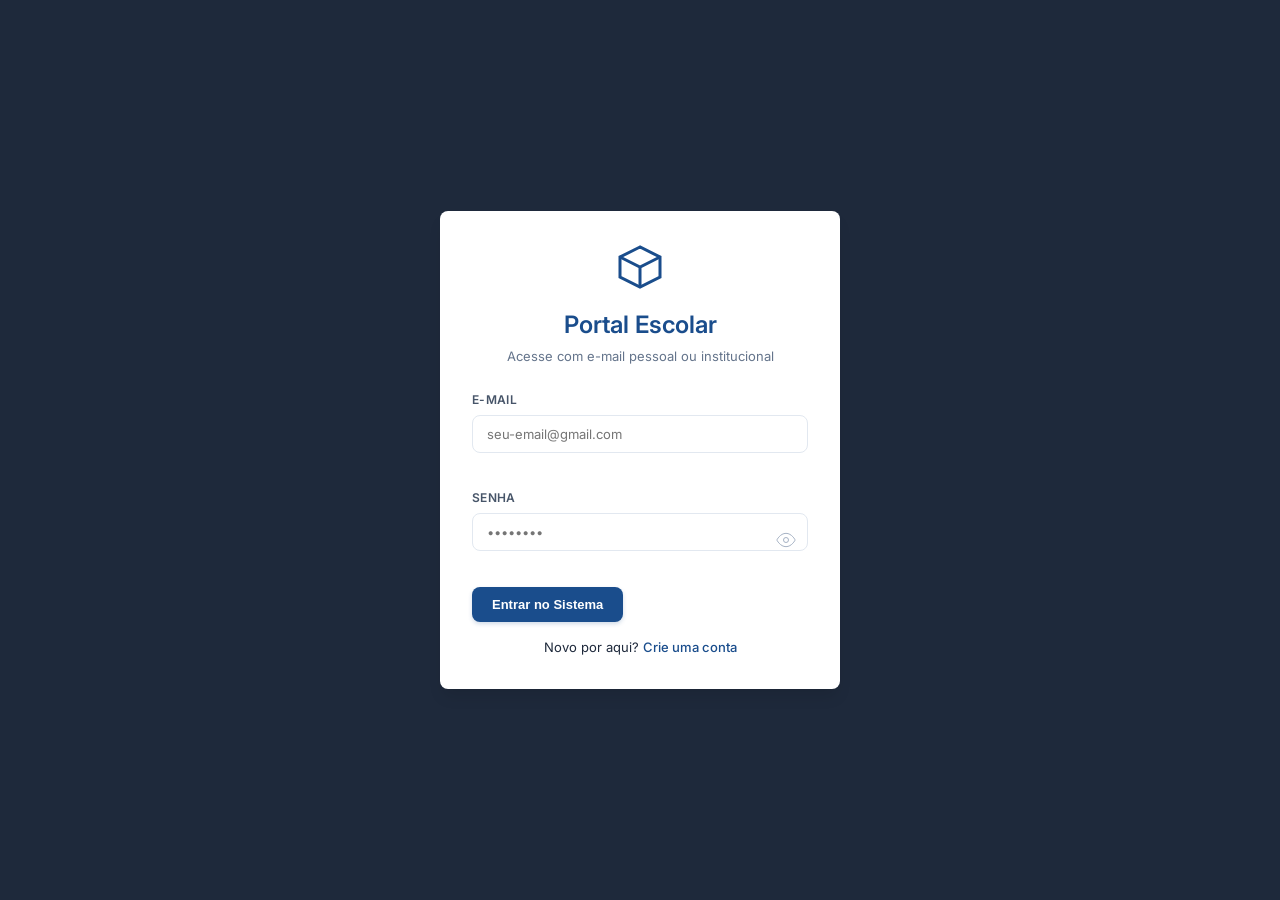
==== commit 61417a50: "alteracoes importantes" ====
--- a/public/index.html
+++ b/public/index.html
@@ -3,7 +3,7 @@
 <head>
     <meta charset="UTF-8">
     <meta name="viewport" content="width=device-width, initial-scale=1.0, maximum-scale=1.0, user-scalable=yes">
-    <title>Portal Gestão Escolar v3.2</title>
+    <title>Portal Gestão Escolar v3.5</title>
     
     <!-- Favicon -->
     <link rel="icon" type="image/png" href="imagens/brasao.png">
@@ -33,7 +33,7 @@
                         </svg>
                     </div>
                     <h1>Portal Escolar</h1>
-                    <p>Acesse com e-mail institucional</p>
+                    <p>Acesse com e-mail pessoal ou institucional</p>
                 </div>
                 
                 <div class="form-group">
@@ -93,8 +93,14 @@
                     <label>Perfil de Acesso</label>
                     <select id="reg-perfil" class="auth-input" required>
                         <option value="professor">Professor</option>
-                        <option value="coordenador">Coordenador</option>
+                        <option value="coordenador">Gestor Escolar</option>
+                        <option value="lider">Líder de Turma</option>
+                        <option value="vice-lider">Vice-líder de Turma</option>
+                        <option value="secretario">Secretário de Turma</option>
                     </select>
+                    <small style="color: #64748b; font-size: 0.7rem;">
+                        ⚠️ Líder/Vice/Secretário: use o mesmo nome cadastrado na lista de alunos
+                    </small>
                 </div>
                 
                 <div class="form-group">
@@ -118,7 +124,7 @@
                 
                 <p class="auth-switch">
                     Já tem conta? 
-                    <a href="javascript:void(0)" onclick="UI.toggleAuth('login')">Fazer Login</a>
+                    <a href="javascript:void(0)" onclick="UI.toggleAuth('login')">Realizar Login</a>
                 </p>
             </div>
         </div>
@@ -164,6 +170,7 @@
                 <div class="quick-access">
                     <h2 class="section-title">Acesso Rápido</h2>
                     <div class="cards-grid">
+                        <!-- Card Laboratórios -->
                         <div class="dashboard-card" onclick="Navigation.showSection('reservas')">
                             <div class="card-icon-wrapper">
                                 <svg class="card-icon-svg" width="32" height="32" viewBox="0 0 24 24" fill="none" stroke="currentColor">
@@ -173,12 +180,13 @@
                                 </svg>
                             </div>
                             <h3 class="card-title">Laboratórios</h3>
-                            <p class="card-description">Reserve e gerencie os laboratórios de Informática, Hardware e Multimídia</p>
+                            <p class="card-description">Reserve e gerencie os laboratórios do Lei, Hardware e Multimídia</p>
                             <div class="card-footer">
                                 <span class="card-link">Acessar →</span>
                             </div>
                         </div>
 
+                        <!-- Card Monitoria -->
                         <div class="dashboard-card" onclick="Navigation.showSection('monitoria')">
                             <div class="card-icon-wrapper">
                                 <svg class="card-icon-svg" width="32" height="32" viewBox="0 0 24 24" fill="none" stroke="currentColor">
@@ -188,12 +196,29 @@
                                 </svg>
                             </div>
                             <h3 class="card-title">Monitoria</h3>
-                            <p class="card-description">Gerencie a escala de monitores e postos de trabalho</p>
+                            <p class="card-description">Gerencie a escala de monitores e os postos de trabalho</p>
                             <div class="card-footer">
                                 <span class="card-link">Acessar →</span>
                             </div>
                         </div>
 
+                        <!-- Card Frequência -->
+                        <div class="dashboard-card" onclick="Navigation.showSection('frequencia')">
+                            <div class="card-icon-wrapper">
+                                <svg class="card-icon-svg" width="32" height="32" viewBox="0 0 24 24" fill="none" stroke="currentColor">
+                                    <path d="M9 5H7a2 2 0 00-2 2v12a2 2 0 002 2h10a2 2 0 002-2V7a2 2 0 00-2-2h-2"/>
+                                    <rect x="9" y="3" width="6" height="4" rx="2"/>
+                                    <path d="M9 14l2 2 4-4"/>
+                                </svg>
+                            </div>
+                            <h3 class="card-title">Verificação de Faltosos</h3>
+                            <p class="card-description">Registre e acompanhe a frequência dos alunos por aula</p>
+                            <div class="card-footer">
+                                <span class="card-link">Acessar →</span>
+                            </div>
+                        </div>
+
+                        <!-- Card Configurações (Coordenador) -->
                         <div class="dashboard-card coordenador-only" onclick="Navigation.showSection('cadastros')">
                             <div class="card-icon-wrapper">
                                 <svg class="card-icon-svg" width="32" height="32" viewBox="0 0 24 24" fill="none" stroke="currentColor">
@@ -202,7 +227,7 @@
                                 </svg>
                             </div>
                             <h3 class="card-title">Configurações</h3>
-                            <p class="card-description">Gerencie períodos letivos, relatórios e cadastros</p>
+                            <p class="card-description">Gerencie períodos letivos, relatórios, alunos e cadastros</p>
                             <div class="card-footer">
                                 <span class="card-link">Acessar →</span>
                             </div>
@@ -314,7 +339,7 @@
                                         <rect x="2" y="3" width="20" height="14" rx="2"/>
                                     </svg>
                                 </span>
-                                <span class="lab-name">Informática</span>
+                                <span class="lab-name">Laboratório Lei</span>
                             </button>
                             <button class="btn-lab" onclick="Reservations.changeLab('Lab Hardware', this)">
                                 <span class="lab-icon">
@@ -324,7 +349,7 @@
                                         <circle cx="16" cy="10" r="2"/>
                                     </svg>
                                 </span>
-                                <span class="lab-name">Hardware</span>
+                                <span class="lab-name">Laboratório Hardware</span>
                             </button>
                             <button class="btn-lab" onclick="Reservations.changeLab('Lab Multimídia', this)">
                                 <span class="lab-icon">
@@ -333,7 +358,7 @@
                                         <path d="M8 12h8M12 8v8"/>
                                     </svg>
                                 </span>
-                                <span class="lab-name">Multimídia</span>
+                                <span class="lab-name">Laboratório Multimídia</span>
                             </button>
                         </div>
                         
@@ -459,6 +484,18 @@
                 </div>
             </div>
 
+            <!-- Seção de Frequência -->
+            <div id="sec-frequencia" class="app-section">
+                <div class="section-header">
+                    <button class="back-link" onclick="Navigation.goBack()">
+                        ← Voltar
+                    </button>
+                    <h2>Verificação de Faltosos</h2>
+                </div>
+                
+                <div id="frequencia-content"></div>
+            </div>
+
             <!-- Seção de Configurações -->
             <div id="sec-cadastros" class="app-section">
                 <div class="section-header">
@@ -528,7 +565,7 @@
                         <span class="card-badge">Gestor</span>
                     </div>
                     <p class="config-description">
-                        Gere relatórios detalhados de uso dos laboratórios e monitores.
+                        Gere relatórios detalhados de uso dos laboratórios, monitores e frequência.
                     </p>
                     
                     <div class="relatorio-opcoes">
@@ -574,6 +611,19 @@
                     </div>
                 </div>
                 
+                <!-- Alunos por Turma -->
+                <div class="config-card alunos-card coordenador-only">
+                    <div class="card-header">
+                        <h3>Alunos por Turma</h3>
+                        <span class="card-badge">Gestor</span>
+                    </div>
+                    <p class="config-description">
+                        Cadastre os alunos de cada turma e defina os líderes, vice-líderes e secretários.
+                    </p>
+                    
+                    <div id="alunos-content"></div>
+                </div>
+                
                 <!-- Cards de Cadastro -->
                 <div class="config-grid">
                     <div class="config-card">
@@ -621,6 +671,8 @@
     <script src="js/modules/relatorios.js"></script>
     <script src="js/modules/calendar.js"></script>
     <script src="js/modules/reservations.js"></script>
+    <script src="js/modules/alunos.js"></script>
+    <script src="js/modules/frequencia.js"></script>
     <script src="js/modules/navigation.js"></script>
     <script src="js/modules/ui.js"></script>
     <script src="js/modules/config.js"></script>
--- a/public/css/main.css
+++ b/public/css/main.css
@@ -2,6 +2,7 @@
    MAIN.CSS - Tema Institucional Azul e Branco
    Design Profissional e Elegante
    SEM SIDEBAR - Layout Centralizado
+   Atualização: Módulos de Alunos e Frequência
    ============================================ */
 
 * {
@@ -696,6 +697,29 @@
     position: relative;
 }
 
+.form-group {
+    margin-bottom: 1.25rem;
+}
+
+.form-row {
+    display: grid;
+    grid-template-columns: 1fr 1fr;
+    gap: 1rem;
+}
+
+.form-hint {
+    font-size: 0.7rem;
+    color: var(--gray-500);
+    margin-top: 0.25rem;
+}
+
+.form-hint code {
+    background: var(--gray-200);
+    padding: 0.125rem 0.375rem;
+    border-radius: 3px;
+    font-size: 0.7rem;
+}
+
 /* ===== LISTAS ===== */
 .data-list {
     list-style: none;
@@ -1395,16 +1419,6 @@
     font-size: 0.875rem;
 }
 
-.form-group {
-    margin-bottom: 1.25rem;
-}
-
-.form-row {
-    display: grid;
-    grid-template-columns: 1fr 1fr;
-    gap: 1rem;
-}
-
 .modal-footer {
     display: flex;
     gap: 0.75rem;
@@ -1412,6 +1426,26 @@
     margin-top: 1.5rem;
     padding-top: 1rem;
     border-top: 1px solid var(--gray-200);
+}
+
+.modal-turma-info {
+    color: var(--gray-600);
+    margin-bottom: 1rem;
+    font-size: 0.8125rem;
+    padding: 0.5rem;
+    background: var(--gray-100);
+    border-radius: var(--border-radius);
+}
+
+.modal-aluno-info {
+    color: var(--gray-700);
+    margin-bottom: 1rem;
+    font-size: 0.8125rem;
+    line-height: 1.6;
+    padding: 0.75rem;
+    background: var(--gray-100);
+    border-radius: var(--border-radius);
+    border-left: 3px solid var(--primary);
 }
 
 /* ===== NOTIFICAÇÕES ===== */
@@ -1605,6 +1639,581 @@
     width: auto;
 }
 
+/* ============================================
+   NOVOS ESTILOS: MÓDULO DE ALUNOS
+   ============================================ */
+
+.alunos-container {
+    display: flex;
+    flex-direction: column;
+    gap: 1.5rem;
+}
+
+.alunos-header {
+    display: flex;
+    justify-content: space-between;
+    align-items: flex-start;
+    flex-wrap: wrap;
+    gap: 1rem;
+}
+
+.alunos-header h2 {
+    font-size: 1.5rem;
+    font-weight: 600;
+    color: var(--gray-800);
+}
+
+.alunos-controls {
+    display: flex;
+    gap: 0.75rem;
+    align-items: flex-end;
+    flex-wrap: wrap;
+}
+
+.alunos-controls .form-group {
+    margin-bottom: 0;
+    min-width: 200px;
+}
+
+.alunos-info-bar {
+    display: flex;
+    justify-content: space-between;
+    align-items: center;
+    flex-wrap: wrap;
+    gap: 1rem;
+    padding: 1rem;
+    background: var(--white);
+    border-radius: var(--border-radius);
+    border: 1px solid var(--gray-200);
+}
+
+.alunos-total {
+    font-size: 0.875rem;
+    color: var(--gray-700);
+}
+
+.alunos-lideranca {
+    display: flex;
+    gap: 1.25rem;
+    flex-wrap: wrap;
+}
+
+.lideranca-item {
+    font-size: 0.8125rem;
+    color: var(--gray-700);
+    display: flex;
+    align-items: center;
+    gap: 0.25rem;
+}
+
+.lideranca-item strong {
+    color: var(--gray-800);
+}
+
+.alunos-lista-container {
+    background: var(--white);
+    border-radius: var(--border-radius-lg);
+    border: 1px solid var(--gray-200);
+    overflow: hidden;
+}
+
+.alunos-tabela-wrapper {
+    overflow-x: auto;
+}
+
+.alunos-tabela {
+    width: 100%;
+    border-collapse: collapse;
+    font-size: 0.8125rem;
+}
+
+.alunos-tabela th {
+    background: var(--gray-100);
+    padding: 0.75rem 1rem;
+    text-align: left;
+    font-weight: 600;
+    color: var(--gray-700);
+    text-transform: uppercase;
+    font-size: 0.7rem;
+    letter-spacing: 0.5px;
+    border-bottom: 2px solid var(--gray-300);
+    white-space: nowrap;
+}
+
+.alunos-tabela td {
+    padding: 0.625rem 1rem;
+    border-bottom: 1px solid var(--gray-100);
+    color: var(--gray-800);
+    vertical-align: middle;
+}
+
+.alunos-tabela tr:last-child td {
+    border-bottom: none;
+}
+
+.alunos-tabela tr:hover td {
+    background: var(--gray-50);
+}
+
+.aluno-row.inativo {
+    opacity: 0.5;
+}
+
+.aluno-row.inativo:hover td {
+    opacity: 0.7;
+}
+
+.matricula-badge {
+    background: var(--gray-200);
+    padding: 0.2rem 0.5rem;
+    border-radius: 4px;
+    font-size: 0.75rem;
+    font-weight: 600;
+    color: var(--gray-700);
+    font-family: monospace;
+}
+
+.aluno-nome {
+    font-weight: 500;
+    color: var(--gray-800);
+}
+
+.funcao-badge-mini {
+    font-size: 0.65rem;
+    padding: 0.1rem 0.4rem;
+    border-radius: 10px;
+    font-weight: 600;
+    margin-left: 0.5rem;
+}
+
+.funcao-texto {
+    font-size: 0.75rem;
+    font-weight: 500;
+    padding: 0.2rem 0.5rem;
+    border-radius: 10px;
+}
+
+.funcao-lider {
+    background: #fef3c7;
+    color: #92400e;
+}
+
+.funcao-vice-lider {
+    background: #e0e7ff;
+    color: #3730a3;
+}
+
+.funcao-secretario {
+    background: #d1fae5;
+    color: #065f46;
+}
+
+.funcao-aluno {
+    color: var(--gray-600);
+}
+
+.status-badge {
+    font-size: 0.7rem;
+    padding: 0.15rem 0.5rem;
+    border-radius: 10px;
+    font-weight: 600;
+}
+
+.status-ativo {
+    background: #d1fae5;
+    color: #065f46;
+}
+
+.status-inativo {
+    background: #fee2e2;
+    color: #991b1b;
+}
+
+.aluno-acoes {
+    display: flex;
+    gap: 0.25rem;
+}
+
+.aluno-acoes .btn-small {
+    padding: 0.25rem 0.4rem;
+    font-size: 0.7rem;
+}
+
+.alunos-export {
+    display: flex;
+    gap: 0.75rem;
+    justify-content: flex-end;
+}
+
+/* ============================================
+   NOVOS ESTILOS: MÓDULO DE FREQUÊNCIA
+   ============================================ */
+
+.frequencia-container {
+    display: flex;
+    flex-direction: column;
+    gap: 1.5rem;
+}
+
+.frequencia-header {
+    display: flex;
+    justify-content: space-between;
+    align-items: flex-start;
+    flex-wrap: wrap;
+    gap: 1rem;
+}
+
+.frequencia-header h2 {
+    font-size: 1.5rem;
+    font-weight: 600;
+    color: var(--gray-800);
+}
+
+.frequencia-controls {
+    display: flex;
+    gap: 0.75rem;
+    align-items: flex-end;
+    flex-wrap: wrap;
+}
+
+.frequencia-controls .form-group {
+    margin-bottom: 0;
+    min-width: 180px;
+}
+
+.frequencia-resumo {
+    display: grid;
+    grid-template-columns: repeat(auto-fit, minmax(150px, 1fr));
+    gap: 1rem;
+}
+
+.resumo-card {
+    background: var(--white);
+    border-radius: var(--border-radius-lg);
+    padding: 1.25rem;
+    text-align: center;
+    border: 1px solid var(--gray-200);
+    box-shadow: var(--shadow-sm);
+}
+
+.resumo-numero {
+    display: block;
+    font-size: 2rem;
+    font-weight: 700;
+    margin-bottom: 0.25rem;
+}
+
+.resumo-label {
+    font-size: 0.75rem;
+    color: var(--gray-600);
+    font-weight: 500;
+    text-transform: uppercase;
+    letter-spacing: 0.5px;
+}
+
+.resumo-presentes .resumo-numero {
+    color: var(--success);
+}
+
+.resumo-faltosos .resumo-numero {
+    color: var(--danger);
+}
+
+.resumo-atrasos .resumo-numero {
+    color: var(--warning);
+}
+
+.resumo-total .resumo-numero {
+    color: var(--primary);
+}
+
+.frequencia-acoes-rapidas {
+    display: flex;
+    gap: 0.75rem;
+    flex-wrap: wrap;
+}
+
+.frequencia-lista {
+    display: flex;
+    flex-direction: column;
+    gap: 0.5rem;
+}
+
+.frequencia-item {
+    background: var(--white);
+    border-radius: var(--border-radius);
+    border: 1px solid var(--gray-200);
+    overflow: hidden;
+    transition: all 0.15s ease;
+}
+
+.frequencia-item:hover {
+    box-shadow: var(--shadow-sm);
+}
+
+.frequencia-item.status-presente {
+    border-left: 4px solid var(--success);
+}
+
+.frequencia-item.status-falta {
+    border-left: 4px solid var(--danger);
+}
+
+.frequencia-item.status-atraso {
+    border-left: 4px solid var(--warning);
+}
+
+.frequencia-item-header {
+    display: flex;
+    justify-content: space-between;
+    align-items: center;
+    padding: 0.75rem 1rem;
+    cursor: pointer;
+    user-select: none;
+    gap: 1rem;
+    flex-wrap: wrap;
+}
+
+.frequencia-item-header:hover {
+    background: var(--gray-50);
+}
+
+.frequencia-aluno-info {
+    display: flex;
+    align-items: center;
+    gap: 0.75rem;
+    flex: 1;
+    min-width: 200px;
+}
+
+.frequencia-status-icon {
+    font-size: 1.25rem;
+    flex-shrink: 0;
+}
+
+.frequencia-aluno-nome {
+    font-weight: 600;
+    color: var(--gray-800);
+    display: block;
+    font-size: 0.875rem;
+}
+
+.frequencia-aluno-matricula {
+    font-size: 0.7rem;
+    color: var(--gray-500);
+    font-family: monospace;
+}
+
+.funcao-badge {
+    font-size: 0.7rem;
+    padding: 0.2rem 0.5rem;
+    border-radius: 10px;
+    font-weight: 600;
+    white-space: nowrap;
+}
+
+.frequencia-aluno-status {
+    display: flex;
+    align-items: center;
+    gap: 0.75rem;
+    flex-shrink: 0;
+}
+
+.status-text {
+    font-size: 0.75rem;
+    font-weight: 600;
+    padding: 0.2rem 0.6rem;
+    border-radius: 10px;
+    white-space: nowrap;
+}
+
+.status-text.status-presente {
+    background: #d1fae5;
+    color: #065f46;
+}
+
+.status-text.status-falta {
+    background: #fee2e2;
+    color: #991b1b;
+}
+
+.status-text.status-atraso {
+    background: #fef3c7;
+    color: #92400e;
+}
+
+.frequencia-detalhes {
+    padding: 0 1rem 1rem 1rem;
+    border-top: 1px solid var(--gray-100);
+}
+
+.aulas-grid {
+    display: grid;
+    grid-template-columns: repeat(auto-fill, minmax(100px, 1fr));
+    gap: 0.5rem;
+    margin-top: 0.75rem;
+}
+
+.aula-item {
+    display: flex;
+    flex-direction: column;
+    align-items: center;
+    padding: 0.5rem;
+    border-radius: var(--border-radius);
+    font-size: 0.7rem;
+    gap: 0.15rem;
+}
+
+.aula-item.aula-presente {
+    background: #f0fdf4;
+    border: 1px solid #bbf7d0;
+}
+
+.aula-item.aula-falta {
+    background: #fef2f2;
+    border: 1px solid #fecaca;
+}
+
+.aula-numero {
+    font-weight: 700;
+    font-size: 0.8rem;
+}
+
+.aula-horario {
+    font-size: 0.6rem;
+    color: var(--gray-500);
+}
+
+.aula-status-icon {
+    font-size: 0.9rem;
+}
+
+.frequencia-justificativa {
+    margin-top: 0.75rem;
+    padding: 0.5rem 0.75rem;
+    background: #fffbeb;
+    border-radius: var(--border-radius);
+    font-size: 0.75rem;
+    color: var(--gray-700);
+    border: 1px solid #fde68a;
+}
+
+.frequencia-registrado-por {
+    margin-top: 0.5rem;
+    font-size: 0.7rem;
+    color: var(--gray-500);
+    text-align: right;
+}
+
+/* ===== MODAL DE FREQUÊNCIA ===== */
+.modal-frequencia {
+    max-width: 600px;
+}
+
+.modal-frequencia-content {
+    display: flex;
+    flex-direction: column;
+    gap: 1.25rem;
+}
+
+.frequencia-rapida {
+    padding: 1rem;
+    background: var(--gray-100);
+    border-radius: var(--border-radius);
+    border: 1px solid var(--gray-200);
+}
+
+.frequencia-rapida h4 {
+    font-size: 0.875rem;
+    font-weight: 600;
+    margin-bottom: 0.75rem;
+    color: var(--gray-800);
+}
+
+.frequencia-manual h4 {
+    font-size: 0.875rem;
+    font-weight: 600;
+    margin-bottom: 0.75rem;
+    color: var(--gray-800);
+}
+
+.aulas-edicao-grid {
+    display: flex;
+    flex-direction: column;
+    gap: 0.5rem;
+    max-height: 400px;
+    overflow-y: auto;
+}
+
+.aula-edicao-item {
+    display: flex;
+    justify-content: space-between;
+    align-items: center;
+    padding: 0.5rem 0.75rem;
+    background: var(--gray-50);
+    border-radius: var(--border-radius);
+    border: 1px solid var(--gray-200);
+    gap: 1rem;
+}
+
+.aula-edicao-info {
+    display: flex;
+    flex-direction: column;
+    gap: 0.1rem;
+}
+
+.aula-edicao-numero {
+    font-weight: 600;
+    font-size: 0.8125rem;
+    color: var(--gray-800);
+}
+
+.aula-edicao-horario {
+    font-size: 0.7rem;
+    color: var(--gray-500);
+}
+
+.aula-edicao-radios {
+    display: flex;
+    gap: 0.75rem;
+}
+
+.radio-label {
+    display: flex;
+    align-items: center;
+    gap: 0.25rem;
+    cursor: pointer;
+    font-size: 0.75rem;
+    font-weight: 500;
+    padding: 0.25rem 0.5rem;
+    border-radius: var(--border-radius);
+    transition: all 0.15s ease;
+    text-transform: none;
+    letter-spacing: normal;
+}
+
+.radio-presente {
+    background: #f0fdf4;
+    color: #065f46;
+}
+
+.radio-presente:hover {
+    background: #d1fae5;
+}
+
+.radio-falta {
+    background: #fef2f2;
+    color: #991b1b;
+}
+
+.radio-falta:hover {
+    background: #fee2e2;
+}
+
+.radio-label input[type="radio"] {
+    width: auto;
+}
+
 /* ===== RESPONSIVIDADE ===== */
 @media (max-width: 1200px) {
     .reservas-layout,
@@ -1710,6 +2319,73 @@
     .welcome-title {
         font-size: 1.5rem;
     }
+
+    .alunos-header,
+    .frequencia-header {
+        flex-direction: column;
+    }
+
+    .alunos-controls,
+    .frequencia-controls {
+        flex-direction: column;
+        width: 100%;
+    }
+
+    .alunos-controls .form-group,
+    .frequencia-controls .form-group {
+        width: 100%;
+    }
+
+    .alunos-info-bar {
+        flex-direction: column;
+        align-items: flex-start;
+    }
+
+    .alunos-lideranca {
+        flex-direction: column;
+        gap: 0.5rem;
+    }
+
+    .frequencia-resumo {
+        grid-template-columns: repeat(2, 1fr);
+    }
+
+    .frequencia-item-header {
+        flex-direction: column;
+        align-items: flex-start;
+    }
+
+    .frequencia-aluno-status {
+        width: 100%;
+        justify-content: space-between;
+    }
+
+    .aulas-grid {
+        grid-template-columns: repeat(3, 1fr);
+    }
+
+    .aula-edicao-item {
+        flex-direction: column;
+        align-items: flex-start;
+    }
+
+    .aula-edicao-radios {
+        width: 100%;
+        justify-content: flex-start;
+    }
+
+    .alunos-export {
+        flex-direction: column;
+    }
+
+    .alunos-export .btn-secondary {
+        width: 100%;
+        text-align: center;
+    }
+
+    .modal-frequencia {
+        max-width: 95%;
+    }
 }
 
 @media (max-width: 480px) {
@@ -1751,6 +2427,14 @@
         text-align: center;
     }
     
+    .input-action {
+        flex-direction: column;
+    }
+    
+    .btn-add {
+        width: 100%;
+    }
+    
     .add-monitor-form {
         flex-direction: column;
     }
@@ -1765,6 +2449,22 @@
     
     .form-row {
         grid-template-columns: 1fr;
+    }
+
+    .frequencia-resumo {
+        grid-template-columns: 1fr 1fr;
+    }
+
+    .aulas-grid {
+        grid-template-columns: repeat(3, 1fr);
+    }
+
+    .aluno-acoes {
+        flex-direction: column;
+    }
+
+    .aluno-acoes .btn-small {
+        width: 100%;
     }
 }
 
